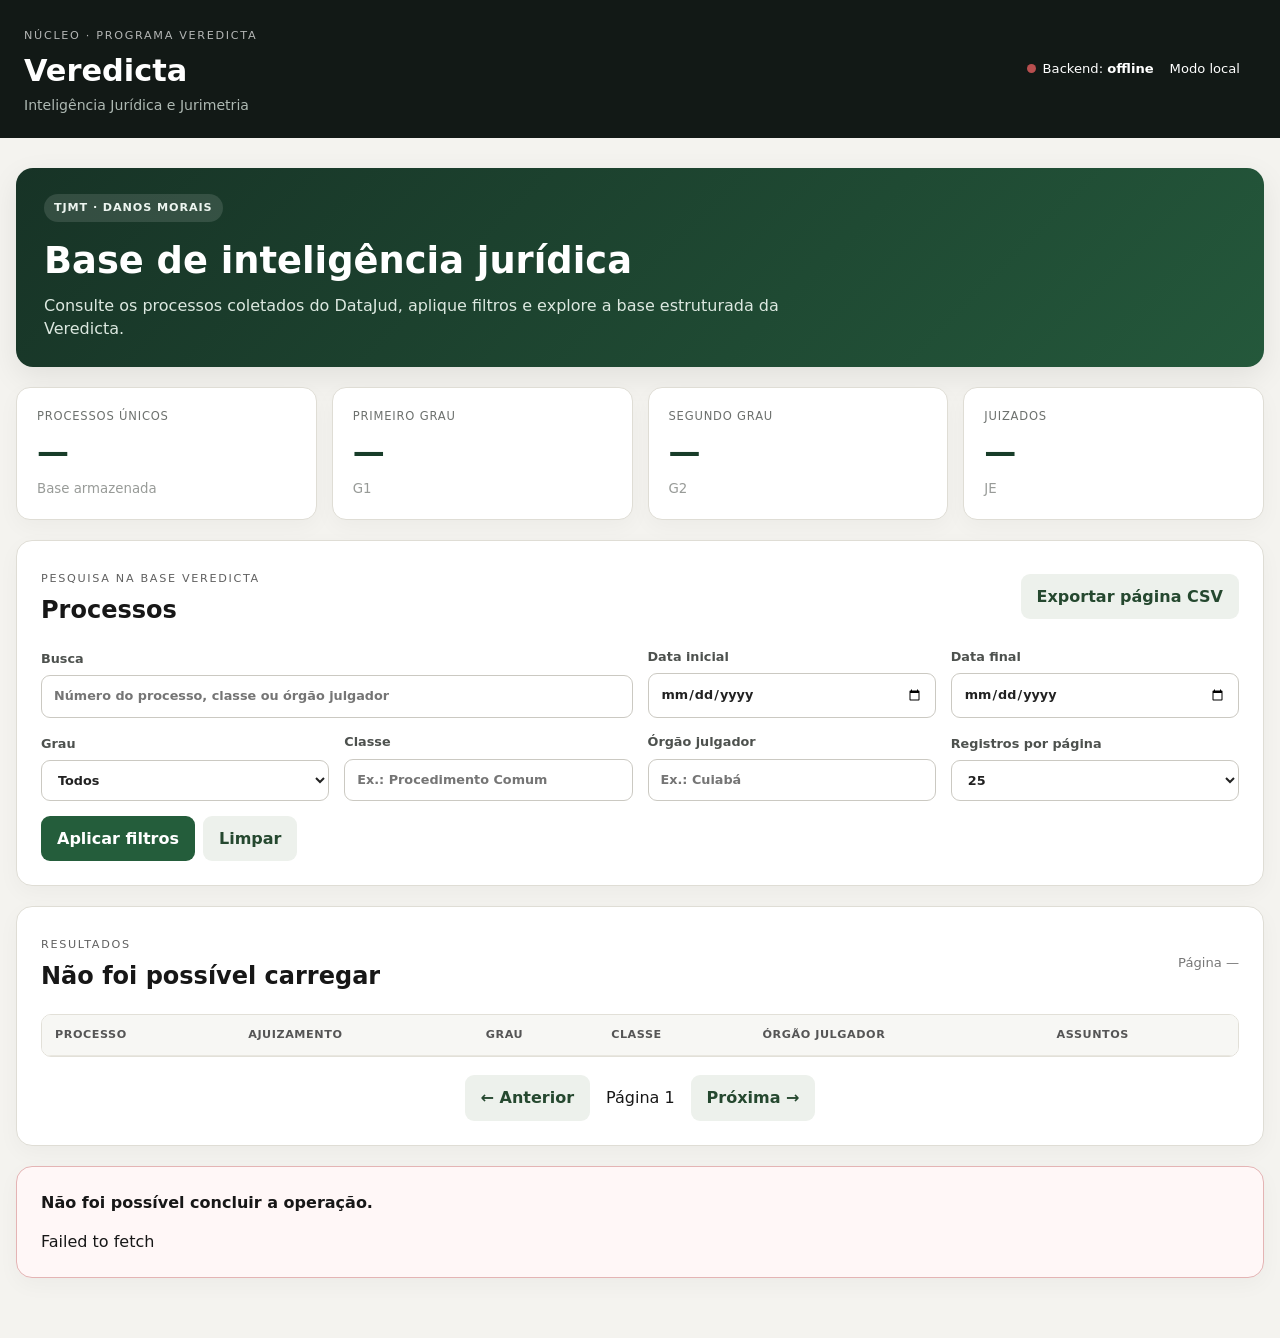
==== frontend/index.html @ 20c2d1ea "MVP inicial da Veredicta" ====
<!doctype html>
<html lang="pt-BR">
<head>
  <meta charset="utf-8" />
  <meta name="viewport" content="width=device-width, initial-scale=1" />
  <meta
    name="description"
    content="Veredicta — inteligência jurídica e jurimetria"
  />
  <title>Veredicta — Inteligência Jurídica</title>
  <link rel="stylesheet" href="./styles.css" />
</head>

<body>
  <header class="topbar">
    <div>
      <span class="eyebrow">NÚCLEO · PROGRAMA VEREDICTA</span>
      <h1>Veredicta</h1>
      <p class="topbar-subtitle">
        Inteligência Jurídica e Jurimetria
      </p>
    </div>

    <div class="auth-area">
      <div class="backend-indicator">
        <span class="status-dot" id="statusDot"></span>
        <span>
          Backend:
          <strong id="healthStatus">verificando...</strong>
        </span>
      </div>

      <span id="authStatus">Modo local</span>
      <div id="googleButton"></div>
    </div>
  </header>

  <main class="layout">

    <section class="hero">
      <div>
        <span class="badge">TJMT · DANOS MORAIS</span>

        <h2>Base de inteligência jurídica</h2>

        <p>
          Consulte os processos coletados do DataJud,
          aplique filtros e explore a base estruturada
          da Veredicta.
        </p>
      </div>
    </section>

    <section class="metrics-grid">

      <article class="metric-card">
        <span>Processos únicos</span>
        <strong id="metricTotal">—</strong>
        <small>Base armazenada</small>
      </article>

      <article class="metric-card">
        <span>Primeiro grau</span>
        <strong id="metricG1">—</strong>
        <small>G1</small>
      </article>

      <article class="metric-card">
        <span>Segundo grau</span>
        <strong id="metricG2">—</strong>
        <small>G2</small>
      </article>

      <article class="metric-card">
        <span>Juizados</span>
        <strong id="metricJE">—</strong>
        <small>JE</small>
      </article>

    </section>

    <section class="card">

      <div class="section-heading">
        <div>
          <span class="eyebrow">
            PESQUISA NA BASE VEREDICTA
          </span>

          <h2>Processos</h2>
        </div>

        <button
          class="secondary"
          id="downloadCsv"
          type="button"
        >
          Exportar página CSV
        </button>
      </div>

      <form id="filterForm" class="filter-form">

        <label class="wide">
          Busca
          <input
            id="search"
            type="text"
            placeholder="Número do processo, classe ou órgão julgador"
          />
        </label>

        <label>
          Data inicial
          <input id="dateFrom" type="date" />
        </label>

        <label>
          Data final
          <input id="dateTo" type="date" />
        </label>

        <label>
          Grau
          <select id="grau">
            <option value="">Todos</option>
            <option value="G1">G1</option>
            <option value="G2">G2</option>
            <option value="JE">JE</option>
          </select>
        </label>

        <label>
          Classe
          <input
            id="classe"
            type="text"
            placeholder="Ex.: Procedimento Comum"
          />
        </label>

        <label>
          Órgão julgador
          <input
            id="orgaoJulgador"
            type="text"
            placeholder="Ex.: Cuiabá"
          />
        </label>

        <label>
          Registros por página
          <select id="pageSize">
            <option value="10">10</option>
            <option value="25" selected>25</option>
            <option value="50">50</option>
            <option value="100">100</option>
          </select>
        </label>

        <div class="form-actions">
          <button type="submit" id="filterButton">
            Aplicar filtros
          </button>

          <button
            type="button"
            class="secondary"
            id="clearFilters"
          >
            Limpar
          </button>
        </div>

      </form>

    </section>

    <section class="card">

      <div class="section-heading">

        <div>
          <span class="eyebrow">RESULTADOS</span>

          <h2 id="resultsTitle">
            Carregando processos...
          </h2>
        </div>

        <div class="pagination-info">
          <span id="pageInfo">Página —</span>
        </div>

      </div>

      <div class="table-wrap">

        <table>

          <thead>
            <tr>
              <th>Processo</th>
              <th>Ajuizamento</th>
              <th>Grau</th>
              <th>Classe</th>
              <th>Órgão julgador</th>
              <th>Assuntos</th>
            </tr>
          </thead>

          <tbody id="resultsBody">
          </tbody>

        </table>

      </div>

      <div class="pagination">

        <button
          id="previousPage"
          class="secondary"
          type="button"
        >
          ← Anterior
        </button>

        <span id="paginationText">
          Página 1
        </span>

        <button
          id="nextPage"
          class="secondary"
          type="button"
        >
          Próxima →
        </button>

      </div>

    </section>

    <section
      class="card error-card"
      id="errorCard"
      hidden
    >
      <strong>
        Não foi possível concluir a operação.
      </strong>

      <p id="errorText"></p>
    </section>

  </main>

  <script src="./config.js"></script>
  <script src="./app.js"></script>
</body>
</html>
---- frontend/styles.css ----
:root {
  font-family: Inter, ui-sans-serif, system-ui, -apple-system, BlinkMacSystemFont, "Segoe UI", sans-serif;
  color: #171717;
  background: #f4f3ef;
  line-height: 1.45;
}

* { box-sizing: border-box; }
body { margin: 0; }
button, input, select { font: inherit; }
[hidden] { display: none !important; }

/* TOPO */
.topbar {
  min-height: 118px;
  padding: 22px max(24px, calc((100vw - 1280px) / 2));
  display: flex;
  justify-content: space-between;
  align-items: center;
  gap: 30px;
  background: #121916;
  color: #fff;
}

.topbar h1 { margin: 4px 0 0; font-size: 1.9rem; }
.topbar-subtitle { margin: 2px 0 0; color: #aeb9b3; font-size: .88rem; }
.eyebrow { font-size: .7rem; letter-spacing: .15em; text-transform: uppercase; opacity: .68; }

.auth-area,
.backend-indicator {
  display: flex;
  align-items: center;
}

.auth-area { gap: 16px; font-size: .82rem; }
.backend-indicator { gap: 7px; }

.status-dot {
  width: 9px;
  height: 9px;
  border-radius: 50%;
  background: #b84f4f;
}

.status-dot.online { background: #5db276; }

/* LAYOUT */
.layout {
  width: min(1280px, calc(100% - 32px));
  margin: 30px auto 60px;
  display: grid;
  gap: 20px;
}

/* HERO */
.hero {
  padding: 26px 28px;
  border-radius: 17px;
  background: linear-gradient(135deg, #173326, #24583b);
  color: #fff;
  box-shadow: 0 10px 30px rgba(0, 0, 0, .08);
}

.hero h2 { margin: 12px 0 7px; font-size: clamp(1.5rem, 3vw, 2.3rem); }
.hero p { max-width: 760px; margin: 0; color: #dce8e0; }

.badge {
  display: inline-flex;
  padding: 6px 10px;
  border-radius: 999px;
  background: rgba(255, 255, 255, .12);
  color: #edf5f0;
  font-size: .7rem;
  font-weight: 750;
  letter-spacing: .08em;
}

/* MÉTRICAS */
.metrics-grid,
.process-summary-grid {
  display: grid;
  grid-template-columns: repeat(4, 1fr);
  gap: 15px;
}

.metric-card {
  padding: 20px;
  background: #fff;
  border: 1px solid #dfddd5;
  border-radius: 14px;
  box-shadow: 0 7px 22px rgba(0, 0, 0, .035);
}

.metric-card span {
  display: block;
  color: #6d716e;
  font-size: .72rem;
  text-transform: uppercase;
  letter-spacing: .07em;
}

.metric-card strong { display: block; margin-top: 5px; font-size: 2rem; color: #183d29; }
.metric-card small { color: #989b98; }
.detail-value { font-size: 1.25rem !important; }

/* CARDS E CABEÇALHOS */
.card {
  padding: 24px;
  background: #fff;
  border: 1px solid #dfddd5;
  border-radius: 16px;
  box-shadow: 0 7px 22px rgba(0, 0, 0, .035);
}

.section-heading {
  display: flex;
  justify-content: space-between;
  align-items: center;
  gap: 20px;
  margin-bottom: 20px;
}

.section-heading h2 { margin: 5px 0 0; }

/* FILTROS */
.filter-form {
  display: grid;
  grid-template-columns: repeat(4, 1fr);
  gap: 15px;
  align-items: end;
}

.filter-form label {
  display: grid;
  gap: 7px;
  color: #4d514e;
  font-size: .8rem;
  font-weight: 650;
}

.filter-form .wide { grid-column: span 2; }

input,
select {
  width: 100%;
  padding: 11px 12px;
  border: 1px solid #cbc9c2;
  border-radius: 9px;
  background: #fff;
  color: #222;
}

input:focus,
select:focus {
  outline: 2px solid #a9bba9;
  outline-offset: 1px;
}

.form-actions { display: flex; gap: 8px; }

/* BOTÕES */
button {
  padding: 11px 16px;
  border: 0;
  border-radius: 9px;
  background: #245d3b;
  color: #fff;
  cursor: pointer;
  font-weight: 750;
}

button:hover { filter: brightness(.95); }
button:disabled { opacity: .45; cursor: default; }
button.secondary { background: #edf1ec; color: #25482f; }

/* TABELA */
.table-wrap {
  overflow: auto;
  border: 1px solid #e2e0d8;
  border-radius: 10px;
}

table { width: 100%; min-width: 1100px; border-collapse: collapse; }

th,
td {
  padding: 12px 13px;
  border-bottom: 1px solid #e9e7e0;
  text-align: left;
  vertical-align: top;
  font-size: .8rem;
}

th {
  position: sticky;
  top: 0;
  z-index: 1;
  background: #f7f7f4;
  color: #555;
  font-size: .7rem;
  text-transform: uppercase;
  letter-spacing: .05em;
}

tr:last-child td { border-bottom: 0; }
tbody tr:hover { background: #fafbf9; }

.process-number { color: #245d3b; font-weight: 700; white-space: nowrap; }

.process-link,
.back-link {
  color: #245d3b;
  text-decoration: none;
  font-weight: 700;
}

.process-link { font-weight: 750; }
.back-link { font-size: .88rem; }
.process-link:hover,
.back-link:hover { text-decoration: underline; }

.grade-badge {
  display: inline-flex;
  min-width: 34px;
  justify-content: center;
  padding: 3px 7px;
  border-radius: 6px;
  background: #edf2ed;
  color: #28523a;
  font-size: .72rem;
  font-weight: 750;
}

.empty-row { padding: 35px; color: #777; text-align: center; }

/* PAGINAÇÃO */
.pagination {
  display: flex;
  justify-content: center;
  align-items: center;
  gap: 16px;
  margin-top: 18px;
}

.pagination-info { color: #777; font-size: .82rem; }

/* ERROS */
.error-card { border-color: #e4b4b4; background: #fff7f7; }
.error-card p { margin-bottom: 0; }

/* PROCESSO */
.process-navigation { display: flex; align-items: center; }

.detail-grid {
  display: grid;
  grid-template-columns: repeat(2, 1fr);
  gap: 20px;
}

.detail-field,
.party-box {
  padding: 18px;
  border: 1px solid #e3e3dd;
  border-radius: 10px;
  background: #f7f7f4;
}

.detail-field span,
.detail-label {
  display: block;
  margin-bottom: 6px;
  color: #777;
  font-size: .72rem;
  text-transform: uppercase;
  letter-spacing: .06em;
}

.detail-field strong { font-size: .95rem; }
.detail-section {
  margin-top: 28px;
}

.detail-section:last-child {
  margin-bottom: 4px;
}

.subject-list { display: flex; flex-wrap: wrap; gap: 8px; }

.subject-chip {
  display: inline-flex;
  flex-direction: column;
  padding: 8px 11px;
  border-radius: 8px;
  background: #edf2ed;
  color: #275139;
  font-size: .78rem;
  font-weight: 650;
}

.subject-chip small { margin-top: 2px; opacity: .65; font-size: .65rem; }

.coming-badge {
  padding: 6px 9px;
  border-radius: 999px;
  background: #f0eee4;
  color: #716b4d;
  font-size: .68rem;
  font-weight: 700;
}

/* IA */
.ai-placeholder,
.ai-empty-state,
.ai-loading {
  display: flex;
  justify-content: space-between;
  align-items: center;
  gap: 30px;
  padding: 22px;
  border-radius: 12px;
  background: linear-gradient(135deg, #f5f7f4, #edf3ee);
}

.ai-placeholder p { max-width: 800px; margin: 6px 0 0; color: #626763; }
.ai-empty-state p,
.ai-loading p { margin: 5px 0 0; color: #666; }

.analysis-grid {
  display: grid;
  grid-template-columns: repeat(3, 1fr);
  gap: 12px;
}

.analysis-item {
  padding: 16px;
  border: 1px solid #e4e5df;
  border-radius: 10px;
  background: #f6f7f4;
}

.analysis-item span {
  display: block;
  margin-bottom: 5px;
  color: #777;
  font-size: .68rem;
  text-transform: uppercase;
  letter-spacing: .05em;
}

.analysis-item strong { color: #234c34; font-size: .95rem; text-transform: capitalize; }

.analysis-text {
  margin-top: 24px;
  padding: 20px;
  border-left: 3px solid #326d49;
  background: #fafbf9;
}

.analysis-text p { margin: 8px 0 0; line-height: 1.65; }

.analysis-columns {
  display: grid;
  grid-template-columns: 1fr 1fr;
  gap: 30px;
  margin-top: 25px;
}

.analysis-list { margin: 8px 0 0; padding-left: 20px; color: #505550; }
.analysis-list li { margin-bottom: 7px; }

.analysis-footer {
  display: flex;
  justify-content: space-between;
  align-items: center;
  gap: 20px;
  margin-top: 25px;
  padding-top: 18px;
  border-top: 1px solid #e3e3dd;
  color: #888;
  font-size: .75rem;
}

/* PARTES */
.parties-grid {
  display: grid;
  grid-template-columns: repeat(2, 1fr);
  gap: 20px;

  margin-top: 10px;
  margin-bottom: 8px;
}

.party-box > strong {
  display: block;
  margin-bottom: 12px;
  color: #31533d;
  font-size: .78rem;
  text-transform: uppercase;
  letter-spacing: .04em;
}

.party-item {
  display: grid;
  gap: 2px;
  padding: 8px 0;
  border-bottom: 1px solid #e4e4de;
}

.party-item:last-child { border-bottom: 0; }
.party-item strong { font-size: .86rem; }
.party-item small { color: #777; }
.party-empty { color: #999; font-size: .82rem; }

/* TIMELINE */
.timeline { display: grid; }

.timeline-item {
  position: relative;
  display: grid;
  grid-template-columns: 22px 1fr;
  gap: 10px;
}

.timeline-item:not(:last-child)::before {
  content: "";
  position: absolute;
  left: 6px;
  top: 20px;
  bottom: -5px;
  width: 1px;
  background: #d7ddd8;
}

.timeline-dot {
  width: 13px;
  height: 13px;
  margin-top: 5px;
  border-radius: 50%;
  background: #3b7651;
  z-index: 1;
}

.timeline-content { display: grid; gap: 3px; padding-bottom: 22px; }
.timeline-content strong { font-size: .88rem; }
.timeline-content small { color: #858985; }
.timeline-date { color: #6b746e; font-size: .72rem; }

/* RESPONSIVO */
@media (max-width: 950px) {
  .metrics-grid,
  .filter-form { grid-template-columns: repeat(2, 1fr); }
}

@media (max-width: 850px) {
  .process-summary-grid,
  .analysis-grid { grid-template-columns: repeat(2, 1fr); }

  .detail-grid,
  .analysis-columns { grid-template-columns: 1fr; }

  .ai-placeholder {
    align-items: flex-start;
    flex-direction: column;
  }
}

@media (max-width: 650px) {
  .topbar { flex-direction: column; align-items: flex-start; }
  .auth-area { flex-wrap: wrap; }
  .metrics-grid,
  .filter-form,
  .parties-grid { grid-template-columns: 1fr; }
  .filter-form .wide { grid-column: auto; }
  .section-heading { flex-direction: column; align-items: flex-start; }
  .form-actions { width: 100%; }
  .form-actions button { flex: 1; }
}

@media (max-width: 520px) {
  .process-summary-grid,
  .analysis-grid { grid-template-columns: 1fr; }

  .ai-empty-state,
  .ai-loading {
    align-items: flex-start;
    flex-direction: column;
  }
}
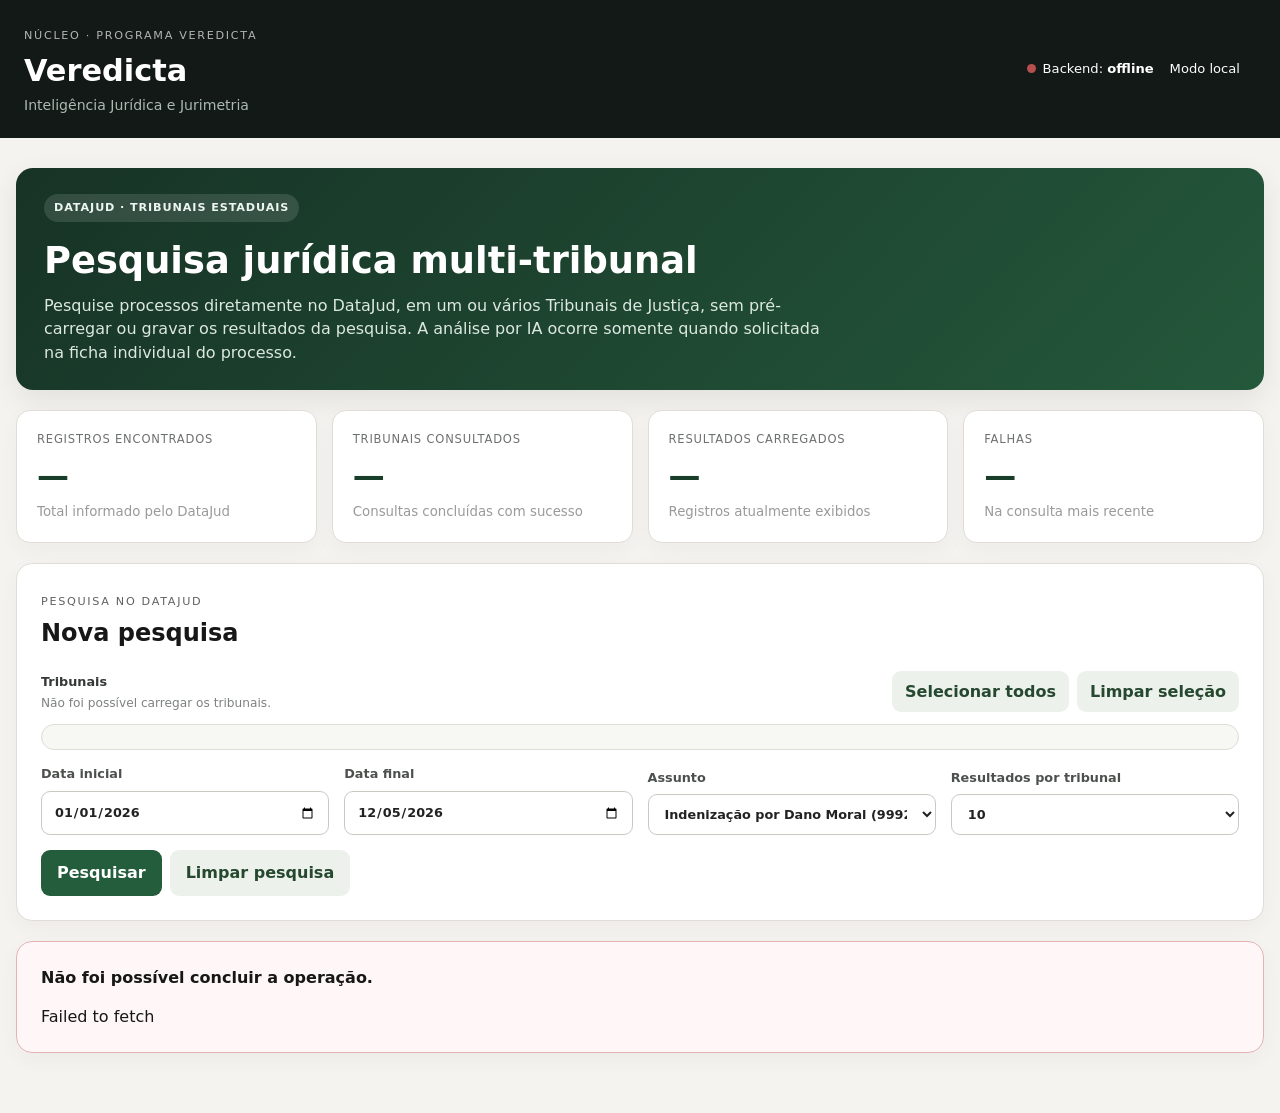
==== commit a9a3876e: "Finaliza arquitetura multi-TJ sob demanda" ====
--- a/frontend/index.html
+++ b/frontend/index.html
@@ -39,14 +39,15 @@
 
     <section class="hero">
       <div>
-        <span class="badge">TJMT · DANOS MORAIS</span>
-
-        <h2>Base de inteligência jurídica</h2>
+        <span class="badge">DATAJUD · TRIBUNAIS ESTADUAIS</span>
+
+        <h2>Pesquisa jurídica multi-tribunal</h2>
 
         <p>
-          Consulte os processos coletados do DataJud,
-          aplique filtros e explore a base estruturada
-          da Veredicta.
+          Pesquise processos diretamente no DataJud, em um ou vários
+          Tribunais de Justiça, sem pré-carregar ou gravar os resultados
+          da pesquisa. A análise por IA ocorre somente quando solicitada
+          na ficha individual do processo.
         </p>
       </div>
     </section>
@@ -54,27 +55,27 @@
     <section class="metrics-grid">
 
       <article class="metric-card">
-        <span>Processos únicos</span>
+        <span>Registros encontrados</span>
         <strong id="metricTotal">—</strong>
-        <small>Base armazenada</small>
-      </article>
-
-      <article class="metric-card">
-        <span>Primeiro grau</span>
-        <strong id="metricG1">—</strong>
-        <small>G1</small>
-      </article>
-
-      <article class="metric-card">
-        <span>Segundo grau</span>
-        <strong id="metricG2">—</strong>
-        <small>G2</small>
-      </article>
-
-      <article class="metric-card">
-        <span>Juizados</span>
-        <strong id="metricJE">—</strong>
-        <small>JE</small>
+        <small>Total informado pelo DataJud</small>
+      </article>
+
+      <article class="metric-card">
+        <span>Tribunais consultados</span>
+        <strong id="metricTribunals">—</strong>
+        <small>Consultas concluídas com sucesso</small>
+      </article>
+
+      <article class="metric-card">
+        <span>Resultados carregados</span>
+        <strong id="metricLoaded">—</strong>
+        <small>Registros atualmente exibidos</small>
+      </article>
+
+      <article class="metric-card">
+        <span>Falhas</span>
+        <strong id="metricErrors">—</strong>
+        <small>Na consulta mais recente</small>
       </article>
 
     </section>
@@ -83,124 +84,158 @@
 
       <div class="section-heading">
         <div>
-          <span class="eyebrow">
-            PESQUISA NA BASE VEREDICTA
-          </span>
-
-          <h2>Processos</h2>
+          <span class="eyebrow">PESQUISA NO DATAJUD</span>
+          <h2>Nova pesquisa</h2>
+        </div>
+      </div>
+
+      <form id="searchForm" class="filter-form">
+
+        <div class="wide">
+          <div class="section-heading tribunal-heading">
+            <div>
+              <label>Tribunais</label>
+              <small id="tribunalSelectionInfo">
+                Carregando tribunais...
+              </small>
+            </div>
+
+            <div class="form-actions compact-actions">
+              <button
+                type="button"
+                class="secondary"
+                id="selectAllTribunals"
+              >
+                Selecionar todos
+              </button>
+
+              <button
+                type="button"
+                class="secondary"
+                id="clearTribunals"
+              >
+                Limpar seleção
+              </button>
+            </div>
+          </div>
+
+          <div
+            id="tribunalList"
+            class="tribunal-grid"
+            aria-live="polite"
+          ></div>
+        </div>
+
+        <label>
+          Data inicial
+          <input
+            id="dateFrom"
+            type="date"
+            required
+          />
+        </label>
+
+        <label>
+          Data final
+          <input
+            id="dateTo"
+            type="date"
+            required
+          />
+        </label>
+
+        <label>
+          Assunto
+          <select id="subjectCode">
+            <option value="9992" selected>
+              Indenização por Dano Moral (9992)
+            </option>
+          </select>
+        </label>
+
+        <label>
+          Resultados por tribunal
+          <select id="pageSizePerTribunal">
+            <option value="5">5</option>
+            <option value="10" selected>10</option>
+            <option value="20">20</option>
+            <option value="50">50</option>
+          </select>
+        </label>
+
+        <div class="form-actions wide">
+          <button
+            type="submit"
+            id="searchButton"
+          >
+            Pesquisar
+          </button>
+
+          <button
+            type="button"
+            class="secondary"
+            id="clearSearch"
+          >
+            Limpar pesquisa
+          </button>
+        </div>
+
+      </form>
+
+    </section>
+
+    <section
+      class="card error-card"
+      id="errorCard"
+      hidden
+    >
+      <strong>Não foi possível concluir a operação.</strong>
+      <p id="errorText"></p>
+    </section>
+
+    <section
+      class="card error-card"
+      id="partialErrorCard"
+      hidden
+    >
+      <strong>Alguns tribunais apresentaram falha.</strong>
+      <div id="partialErrorText"></div>
+    </section>
+
+    <section
+      class="card"
+      id="resultsCard"
+      hidden
+    >
+
+      <div class="section-heading">
+        <div>
+          <span class="eyebrow">RESULTADOS</span>
+          <h2 id="resultsTitle">Resultados da pesquisa</h2>
+          <p id="resultsSubtitle"></p>
         </div>
 
         <button
           class="secondary"
           id="downloadCsv"
           type="button"
+          disabled
         >
-          Exportar página CSV
+          Exportar resultados carregados
         </button>
       </div>
 
-      <form id="filterForm" class="filter-form">
-
-        <label class="wide">
-          Busca
-          <input
-            id="search"
-            type="text"
-            placeholder="Número do processo, classe ou órgão julgador"
-          />
-        </label>
-
-        <label>
-          Data inicial
-          <input id="dateFrom" type="date" />
-        </label>
-
-        <label>
-          Data final
-          <input id="dateTo" type="date" />
-        </label>
-
-        <label>
-          Grau
-          <select id="grau">
-            <option value="">Todos</option>
-            <option value="G1">G1</option>
-            <option value="G2">G2</option>
-            <option value="JE">JE</option>
-          </select>
-        </label>
-
-        <label>
-          Classe
-          <input
-            id="classe"
-            type="text"
-            placeholder="Ex.: Procedimento Comum"
-          />
-        </label>
-
-        <label>
-          Órgão julgador
-          <input
-            id="orgaoJulgador"
-            type="text"
-            placeholder="Ex.: Cuiabá"
-          />
-        </label>
-
-        <label>
-          Registros por página
-          <select id="pageSize">
-            <option value="10">10</option>
-            <option value="25" selected>25</option>
-            <option value="50">50</option>
-            <option value="100">100</option>
-          </select>
-        </label>
-
-        <div class="form-actions">
-          <button type="submit" id="filterButton">
-            Aplicar filtros
-          </button>
-
-          <button
-            type="button"
-            class="secondary"
-            id="clearFilters"
-          >
-            Limpar
-          </button>
-        </div>
-
-      </form>
-
-    </section>
-
-    <section class="card">
-
-      <div class="section-heading">
-
-        <div>
-          <span class="eyebrow">RESULTADOS</span>
-
-          <h2 id="resultsTitle">
-            Carregando processos...
-          </h2>
-        </div>
-
-        <div class="pagination-info">
-          <span id="pageInfo">Página —</span>
-        </div>
-
-      </div>
+      <div
+        id="tribunalSummary"
+        class="tribunal-summary"
+      ></div>
 
       <div class="table-wrap">
-
         <table>
-
           <thead>
             <tr>
               <th>Processo</th>
+              <th>Tribunal</th>
               <th>Ajuizamento</th>
               <th>Grau</th>
               <th>Classe</th>
@@ -209,49 +244,25 @@
             </tr>
           </thead>
 
-          <tbody id="resultsBody">
-          </tbody>
-
+          <tbody id="resultsBody"></tbody>
         </table>
-
       </div>
 
       <div class="pagination">
+        <span id="loadMoreInfo">
+          Os resultados são carregados sob demanda.
+        </span>
 
         <button
-          id="previousPage"
+          id="loadMore"
           class="secondary"
           type="button"
+          hidden
         >
-          ← Anterior
+          Carregar mais
         </button>
-
-        <span id="paginationText">
-          Página 1
-        </span>
-
-        <button
-          id="nextPage"
-          class="secondary"
-          type="button"
-        >
-          Próxima →
-        </button>
-
-      </div>
-
-    </section>
-
-    <section
-      class="card error-card"
-      id="errorCard"
-      hidden
-    >
-      <strong>
-        Não foi possível concluir a operação.
-      </strong>
-
-      <p id="errorText"></p>
+      </div>
+
     </section>
 
   </main>
@@ -259,4 +270,4 @@
   <script src="./config.js"></script>
   <script src="./app.js"></script>
 </body>
-</html>+</html>
--- a/frontend/styles.css
+++ b/frontend/styles.css
@@ -6,11 +6,27 @@
 }
 
 * { box-sizing: border-box; }
-body { margin: 0; }
-button, input, select { font: inherit; }
-[hidden] { display: none !important; }
-
-/* TOPO */
+
+body {
+  margin: 0;
+  background: #f4f3ef;
+}
+
+button,
+input,
+select {
+  font: inherit;
+}
+
+[hidden] {
+  display: none !important;
+}
+
+
+/* =========================================================
+   TOPO
+   ========================================================= */
+
 .topbar {
   min-height: 118px;
   padding: 22px max(24px, calc((100vw - 1280px) / 2));
@@ -22,9 +38,23 @@
   color: #fff;
 }
 
-.topbar h1 { margin: 4px 0 0; font-size: 1.9rem; }
-.topbar-subtitle { margin: 2px 0 0; color: #aeb9b3; font-size: .88rem; }
-.eyebrow { font-size: .7rem; letter-spacing: .15em; text-transform: uppercase; opacity: .68; }
+.topbar h1 {
+  margin: 4px 0 0;
+  font-size: 1.9rem;
+}
+
+.topbar-subtitle {
+  margin: 2px 0 0;
+  color: #aeb9b3;
+  font-size: .88rem;
+}
+
+.eyebrow {
+  font-size: .7rem;
+  letter-spacing: .15em;
+  text-transform: uppercase;
+  opacity: .68;
+}
 
 .auth-area,
 .backend-indicator {
@@ -32,8 +62,14 @@
   align-items: center;
 }
 
-.auth-area { gap: 16px; font-size: .82rem; }
-.backend-indicator { gap: 7px; }
+.auth-area {
+  gap: 16px;
+  font-size: .82rem;
+}
+
+.backend-indicator {
+  gap: 7px;
+}
 
 .status-dot {
   width: 9px;
@@ -42,9 +78,15 @@
   background: #b84f4f;
 }
 
-.status-dot.online { background: #5db276; }
-
-/* LAYOUT */
+.status-dot.online {
+  background: #5db276;
+}
+
+
+/* =========================================================
+   LAYOUT
+   ========================================================= */
+
 .layout {
   width: min(1280px, calc(100% - 32px));
   margin: 30px auto 60px;
@@ -52,7 +94,11 @@
   gap: 20px;
 }
 
-/* HERO */
+
+/* =========================================================
+   HERO
+   ========================================================= */
+
 .hero {
   padding: 26px 28px;
   border-radius: 17px;
@@ -61,8 +107,49 @@
   box-shadow: 0 10px 30px rgba(0, 0, 0, .08);
 }
 
-.hero h2 { margin: 12px 0 7px; font-size: clamp(1.5rem, 3vw, 2.3rem); }
-.hero p { max-width: 760px; margin: 0; color: #dce8e0; }
+.hero h2 {
+  margin: 12px 0 7px;
+  font-size: clamp(1.5rem, 3vw, 2.3rem);
+}
+
+.hero p {
+  max-width: 800px;
+  margin: 0;
+  color: #dce8e0;
+}
+
+.process-hero {
+  display: flex;
+  align-items: center;
+  justify-content: space-between;
+  gap: 30px;
+}
+
+.source-pill {
+  flex: 0 0 auto;
+  min-width: 145px;
+  padding: 13px 15px;
+  border: 1px solid rgba(255, 255, 255, .17);
+  border-radius: 12px;
+  background: rgba(255, 255, 255, .08);
+}
+
+.source-pill span,
+.source-pill strong {
+  display: block;
+}
+
+.source-pill span {
+  margin-bottom: 2px;
+  color: #cddcd2;
+  font-size: .67rem;
+  text-transform: uppercase;
+  letter-spacing: .08em;
+}
+
+.source-pill strong {
+  font-size: .86rem;
+}
 
 .badge {
   display: inline-flex;
@@ -75,7 +162,11 @@
   letter-spacing: .08em;
 }
 
-/* MÉTRICAS */
+
+/* =========================================================
+   MÉTRICAS
+   ========================================================= */
+
 .metrics-grid,
 .process-summary-grid {
   display: grid;
@@ -99,11 +190,26 @@
   letter-spacing: .07em;
 }
 
-.metric-card strong { display: block; margin-top: 5px; font-size: 2rem; color: #183d29; }
-.metric-card small { color: #989b98; }
-.detail-value { font-size: 1.25rem !important; }
-
-/* CARDS E CABEÇALHOS */
+.metric-card strong {
+  display: block;
+  margin-top: 5px;
+  font-size: 2rem;
+  color: #183d29;
+}
+
+.metric-card small {
+  color: #989b98;
+}
+
+.detail-value {
+  font-size: 1.25rem !important;
+}
+
+
+/* =========================================================
+   CARDS E CABEÇALHOS
+   ========================================================= */
+
 .card {
   padding: 24px;
   background: #fff;
@@ -120,12 +226,24 @@
   margin-bottom: 20px;
 }
 
-.section-heading h2 { margin: 5px 0 0; }
-
-/* FILTROS */
+.section-heading h2 {
+  margin: 5px 0 0;
+}
+
+.section-description {
+  margin: 6px 0 0;
+  color: #7c817d;
+  font-size: .78rem;
+}
+
+
+/* =========================================================
+   FORMULÁRIO DE PESQUISA
+   ========================================================= */
+
 .filter-form {
   display: grid;
-  grid-template-columns: repeat(4, 1fr);
+  grid-template-columns: repeat(4, minmax(0, 1fr));
   gap: 15px;
   align-items: end;
 }
@@ -138,7 +256,14 @@
   font-weight: 650;
 }
 
-.filter-form .wide { grid-column: span 2; }
+/*
+  No novo dashboard, as áreas marcadas como .wide
+  ocupam a largura inteira. Isso deixa a seleção dos
+  27 tribunais separada dos demais filtros.
+*/
+.filter-form > .wide {
+  grid-column: 1 / -1;
+}
 
 input,
 select {
@@ -156,9 +281,146 @@
   outline-offset: 1px;
 }
 
-.form-actions { display: flex; gap: 8px; }
-
-/* BOTÕES */
+.form-actions {
+  display: flex;
+  gap: 8px;
+}
+
+.compact-actions {
+  flex-wrap: wrap;
+}
+
+.compact-actions button {
+  padding: 9px 13px;
+}
+
+
+/* =========================================================
+   SELETOR DE TRIBUNAIS
+   ========================================================= */
+
+.tribunal-heading {
+  margin-bottom: 12px;
+  align-items: flex-end;
+}
+
+.tribunal-heading label {
+  display: block;
+  margin: 0 0 3px;
+  color: #343936;
+  font-size: .8rem;
+  font-weight: 750;
+}
+
+.tribunal-heading small {
+  display: block;
+  color: #7d827e;
+  font-size: .76rem;
+}
+
+.tribunal-grid {
+  max-height: 310px;
+  padding: 12px;
+  display: grid;
+  grid-template-columns: repeat(4, minmax(0, 1fr));
+  gap: 9px;
+  overflow-y: auto;
+  overscroll-behavior: contain;
+  border: 1px solid #deddd6;
+  border-radius: 13px;
+  background: #f7f7f4;
+  scrollbar-width: thin;
+}
+
+.tribunal-option {
+  position: relative;
+  min-width: 0;
+  display: flex !important;
+  align-items: stretch;
+  gap: 0 !important;
+  cursor: pointer;
+}
+
+.tribunal-option input {
+  position: absolute;
+  top: 12px;
+  left: 12px;
+  z-index: 2;
+  width: 16px;
+  height: 16px;
+  margin: 0;
+  padding: 0;
+  accent-color: #245d3b;
+}
+
+.tribunal-option > span {
+  width: 100%;
+  min-height: 62px;
+  padding: 10px 10px 10px 36px;
+  display: flex;
+  flex-direction: column;
+  justify-content: center;
+  border: 1px solid #deddd6;
+  border-radius: 10px;
+  background: #fff;
+  transition:
+    border-color .15s ease,
+    background .15s ease,
+    box-shadow .15s ease,
+    transform .15s ease;
+}
+
+.tribunal-option:hover > span {
+  border-color: #aebdaf;
+  box-shadow: 0 4px 12px rgba(25, 53, 36, .06);
+  transform: translateY(-1px);
+}
+
+.tribunal-option input:checked + span {
+  border-color: #5c8468;
+  background: #eaf2ec;
+  box-shadow: inset 0 0 0 1px rgba(36, 93, 59, .05);
+}
+
+.tribunal-option strong {
+  color: #244b33;
+  font-size: .79rem;
+  line-height: 1.15;
+}
+
+.tribunal-option small {
+  margin-top: 3px;
+  display: -webkit-box;
+  overflow: hidden;
+  color: #7d817e;
+  font-size: .65rem;
+  font-weight: 500;
+  line-height: 1.2;
+  -webkit-line-clamp: 2;
+  -webkit-box-orient: vertical;
+}
+
+.tribunal-summary {
+  margin-bottom: 18px;
+  display: grid;
+  grid-template-columns: repeat(4, minmax(0, 1fr));
+  gap: 10px;
+}
+
+.tribunal-summary-card {
+  padding: 14px 16px;
+  box-shadow: none;
+}
+
+.tribunal-summary-card strong {
+  font-size: 1.35rem;
+}
+
+
+/* =========================================================
+   BOTÕES
+   ========================================================= */
+
 button {
   padding: 11px 16px;
   border: 0;
@@ -169,18 +431,36 @@
   font-weight: 750;
 }
 
-button:hover { filter: brightness(.95); }
-button:disabled { opacity: .45; cursor: default; }
-button.secondary { background: #edf1ec; color: #25482f; }
-
-/* TABELA */
+button:hover {
+  filter: brightness(.96);
+}
+
+button:disabled {
+  opacity: .45;
+  cursor: default;
+}
+
+button.secondary {
+  background: #edf1ec;
+  color: #25482f;
+}
+
+
+/* =========================================================
+   TABELA
+   ========================================================= */
+
 .table-wrap {
   overflow: auto;
   border: 1px solid #e2e0d8;
   border-radius: 10px;
 }
 
-table { width: 100%; min-width: 1100px; border-collapse: collapse; }
+table {
+  width: 100%;
+  min-width: 1100px;
+  border-collapse: collapse;
+}
 
 th,
 td {
@@ -202,10 +482,19 @@
   letter-spacing: .05em;
 }
 
-tr:last-child td { border-bottom: 0; }
-tbody tr:hover { background: #fafbf9; }
-
-.process-number { color: #245d3b; font-weight: 700; white-space: nowrap; }
+tr:last-child td {
+  border-bottom: 0;
+}
+
+tbody tr:hover {
+  background: #fafbf9;
+}
+
+.process-number {
+  color: #245d3b;
+  font-weight: 700;
+  white-space: nowrap;
+}
 
 .process-link,
 .back-link {
@@ -214,10 +503,18 @@
   font-weight: 700;
 }
 
-.process-link { font-weight: 750; }
-.back-link { font-size: .88rem; }
+.process-link {
+  font-weight: 750;
+}
+
+.back-link {
+  font-size: .88rem;
+}
+
 .process-link:hover,
-.back-link:hover { text-decoration: underline; }
+.back-link:hover {
+  text-decoration: underline;
+}
 
 .grade-badge {
   display: inline-flex;
@@ -231,29 +528,59 @@
   font-weight: 750;
 }
 
-.empty-row { padding: 35px; color: #777; text-align: center; }
-
-/* PAGINAÇÃO */
+.empty-row {
+  padding: 35px;
+  color: #777;
+  text-align: center;
+}
+
+
+/* =========================================================
+   PAGINAÇÃO / CARREGAR MAIS
+   ========================================================= */
+
 .pagination {
   display: flex;
   justify-content: center;
   align-items: center;
   gap: 16px;
   margin-top: 18px;
-}
-
-.pagination-info { color: #777; font-size: .82rem; }
-
-/* ERROS */
-.error-card { border-color: #e4b4b4; background: #fff7f7; }
-.error-card p { margin-bottom: 0; }
-
-/* PROCESSO */
-.process-navigation { display: flex; align-items: center; }
+  color: #777;
+  font-size: .82rem;
+}
+
+.pagination-info {
+  color: #777;
+  font-size: .82rem;
+}
+
+
+/* =========================================================
+   ERROS
+   ========================================================= */
+
+.error-card {
+  border-color: #e4b4b4;
+  background: #fff7f7;
+}
+
+.error-card p {
+  margin-bottom: 0;
+}
+
+
+/* =========================================================
+   PROCESSO
+   ========================================================= */
+
+.process-navigation {
+  display: flex;
+  align-items: center;
+}
 
 .detail-grid {
   display: grid;
-  grid-template-columns: repeat(2, 1fr);
+  grid-template-columns: repeat(2, minmax(0, 1fr));
   gap: 20px;
 }
 
@@ -275,7 +602,10 @@
   letter-spacing: .06em;
 }
 
-.detail-field strong { font-size: .95rem; }
+.detail-field strong {
+  font-size: .95rem;
+}
+
 .detail-section {
   margin-top: 28px;
 }
@@ -284,7 +614,22 @@
   margin-bottom: 4px;
 }
 
-.subject-list { display: flex; flex-wrap: wrap; gap: 8px; }
+.muted-note {
+  margin: 10px 0 0;
+  color: #8a8e8b;
+  font-size: .74rem;
+}
+
+
+/* =========================================================
+   ASSUNTOS
+   ========================================================= */
+
+.subject-list {
+  display: flex;
+  flex-wrap: wrap;
+  gap: 8px;
+}
 
 .subject-chip {
   display: inline-flex;
@@ -297,7 +642,21 @@
   font-weight: 650;
 }
 
-.subject-chip small { margin-top: 2px; opacity: .65; font-size: .65rem; }
+.subject-chip small {
+  margin-top: 2px;
+  opacity: .65;
+  font-size: .65rem;
+}
+
+.muted-chip {
+  background: #f1f1ee;
+  color: #777;
+}
+
+
+/* =========================================================
+   STATUS
+   ========================================================= */
 
 .coming-badge {
   padding: 6px 9px;
@@ -308,8 +667,11 @@
   font-weight: 700;
 }
 
-/* IA */
-.ai-placeholder,
+
+/* =========================================================
+   IA
+   ========================================================= */
+
 .ai-empty-state,
 .ai-loading {
   display: flex;
@@ -317,17 +679,30 @@
   align-items: center;
   gap: 30px;
   padding: 22px;
+  border: 1px solid #e1e6e0;
   border-radius: 12px;
   background: linear-gradient(135deg, #f5f7f4, #edf3ee);
 }
 
-.ai-placeholder p { max-width: 800px; margin: 6px 0 0; color: #626763; }
 .ai-empty-state p,
-.ai-loading p { margin: 5px 0 0; color: #666; }
+.ai-loading p {
+  max-width: 820px;
+  margin: 5px 0 0;
+  color: #666;
+}
+
+.loading-dot {
+  flex: 0 0 auto;
+  width: 13px;
+  height: 13px;
+  border-radius: 50%;
+  background: #3f7652;
+  box-shadow: 0 0 0 7px rgba(63, 118, 82, .10);
+}
 
 .analysis-grid {
   display: grid;
-  grid-template-columns: repeat(3, 1fr);
+  grid-template-columns: repeat(3, minmax(0, 1fr));
   gap: 12px;
 }
 
@@ -347,7 +722,10 @@
   letter-spacing: .05em;
 }
 
-.analysis-item strong { color: #234c34; font-size: .95rem; text-transform: capitalize; }
+.analysis-item strong {
+  color: #234c34;
+  font-size: .95rem;
+}
 
 .analysis-text {
   margin-top: 24px;
@@ -356,17 +734,34 @@
   background: #fafbf9;
 }
 
-.analysis-text p { margin: 8px 0 0; line-height: 1.65; }
+.analysis-text p {
+  margin: 8px 0 0;
+  line-height: 1.65;
+}
 
 .analysis-columns {
   display: grid;
   grid-template-columns: 1fr 1fr;
-  gap: 30px;
-  margin-top: 25px;
-}
-
-.analysis-list { margin: 8px 0 0; padding-left: 20px; color: #505550; }
-.analysis-list li { margin-bottom: 7px; }
+  gap: 18px;
+  margin-top: 20px;
+}
+
+.analysis-column-card {
+  padding: 18px;
+  border: 1px solid #e4e5df;
+  border-radius: 10px;
+  background: #fafbf9;
+}
+
+.analysis-list {
+  margin: 8px 0 0;
+  padding-left: 20px;
+  color: #505550;
+}
+
+.analysis-list li {
+  margin-bottom: 7px;
+}
 
 .analysis-footer {
   display: flex;
@@ -380,12 +775,15 @@
   font-size: .75rem;
 }
 
-/* PARTES */
+
+/* =========================================================
+   PARTES
+   ========================================================= */
+
 .parties-grid {
   display: grid;
-  grid-template-columns: repeat(2, 1fr);
+  grid-template-columns: repeat(2, minmax(0, 1fr));
   gap: 20px;
-
   margin-top: 10px;
   margin-bottom: 8px;
 }
@@ -406,18 +804,36 @@
   border-bottom: 1px solid #e4e4de;
 }
 
-.party-item:last-child { border-bottom: 0; }
-.party-item strong { font-size: .86rem; }
-.party-item small { color: #777; }
-.party-empty { color: #999; font-size: .82rem; }
-
-/* TIMELINE */
-.timeline { display: grid; }
+.party-item:last-child {
+  border-bottom: 0;
+}
+
+.party-item strong {
+  font-size: .86rem;
+}
+
+.party-item small {
+  color: #777;
+}
+
+.party-empty {
+  color: #999;
+  font-size: .82rem;
+}
+
+
+/* =========================================================
+   TIMELINE
+   ========================================================= */
+
+.timeline {
+  display: grid;
+}
 
 .timeline-item {
   position: relative;
   display: grid;
-  grid-template-columns: 22px 1fr;
+  grid-template-columns: 22px minmax(0, 1fr);
   gap: 10px;
 }
 
@@ -440,49 +856,194 @@
   z-index: 1;
 }
 
-.timeline-content { display: grid; gap: 3px; padding-bottom: 22px; }
-.timeline-content strong { font-size: .88rem; }
-.timeline-content small { color: #858985; }
-.timeline-date { color: #6b746e; font-size: .72rem; }
-
-/* RESPONSIVO */
+.timeline-content {
+  display: grid;
+  gap: 4px;
+  padding-bottom: 22px;
+}
+
+.timeline-content strong {
+  font-size: .88rem;
+}
+
+.timeline-content small {
+  color: #858985;
+}
+
+.timeline-date {
+  color: #6b746e;
+  font-size: .72rem;
+}
+
+.movement-meta-row {
+  display: flex;
+  flex-wrap: wrap;
+  gap: 6px 14px;
+}
+
+.movement-complements {
+  margin-top: 4px;
+  display: flex;
+  flex-wrap: wrap;
+  gap: 6px;
+}
+
+.movement-complement {
+  padding: 4px 7px;
+  border-radius: 6px;
+  background: #f0f1ed;
+  color: #707571;
+  font-size: .69rem;
+}
+
+.empty-panel {
+  padding: 24px;
+  border: 1px dashed #d9d9d2;
+  border-radius: 10px;
+  color: #777;
+  text-align: center;
+  background: #fafaf8;
+}
+
+.skeleton-line {
+  width: 100%;
+  height: 14px;
+  margin-bottom: 10px;
+  border-radius: 999px;
+  background: #ecece8;
+}
+
+.skeleton-line.short {
+  width: 65%;
+}
+
+
+/* =========================================================
+   RESPONSIVO
+   ========================================================= */
+
+@media (max-width: 1100px) {
+  .tribunal-grid {
+    grid-template-columns: repeat(3, minmax(0, 1fr));
+  }
+
+  .tribunal-summary {
+    grid-template-columns: repeat(3, minmax(0, 1fr));
+  }
+}
+
 @media (max-width: 950px) {
   .metrics-grid,
-  .filter-form { grid-template-columns: repeat(2, 1fr); }
+  .filter-form {
+    grid-template-columns: repeat(2, minmax(0, 1fr));
+  }
+
+  .filter-form > .wide {
+    grid-column: 1 / -1;
+  }
 }
 
 @media (max-width: 850px) {
   .process-summary-grid,
-  .analysis-grid { grid-template-columns: repeat(2, 1fr); }
+  .analysis-grid {
+    grid-template-columns: repeat(2, minmax(0, 1fr));
+  }
 
   .detail-grid,
-  .analysis-columns { grid-template-columns: 1fr; }
-
-  .ai-placeholder {
+  .analysis-columns {
+    grid-template-columns: 1fr;
+  }
+
+  .process-hero {
     align-items: flex-start;
     flex-direction: column;
   }
+
+  .source-pill {
+    min-width: 0;
+  }
+}
+
+@media (max-width: 760px) {
+  .tribunal-grid,
+  .tribunal-summary {
+    grid-template-columns: repeat(2, minmax(0, 1fr));
+  }
+
+  .tribunal-grid {
+    max-height: 360px;
+  }
 }
 
 @media (max-width: 650px) {
-  .topbar { flex-direction: column; align-items: flex-start; }
-  .auth-area { flex-wrap: wrap; }
+  .topbar {
+    flex-direction: column;
+    align-items: flex-start;
+  }
+
+  .auth-area {
+    flex-wrap: wrap;
+  }
+
   .metrics-grid,
   .filter-form,
-  .parties-grid { grid-template-columns: 1fr; }
-  .filter-form .wide { grid-column: auto; }
-  .section-heading { flex-direction: column; align-items: flex-start; }
-  .form-actions { width: 100%; }
-  .form-actions button { flex: 1; }
+  .parties-grid {
+    grid-template-columns: 1fr;
+  }
+
+  .filter-form > .wide {
+    grid-column: auto;
+  }
+
+  .section-heading,
+  .tribunal-heading {
+    flex-direction: column;
+    align-items: flex-start;
+  }
+
+  .form-actions {
+    width: 100%;
+    flex-wrap: wrap;
+  }
+
+  .form-actions button {
+    flex: 1;
+  }
+
+  .tribunal-summary {
+    grid-template-columns: 1fr 1fr;
+  }
 }
 
 @media (max-width: 520px) {
+  .layout {
+    width: min(100% - 20px, 1280px);
+    margin-top: 18px;
+  }
+
+  .hero,
+  .card {
+    padding: 19px;
+  }
+
   .process-summary-grid,
-  .analysis-grid { grid-template-columns: 1fr; }
+  .analysis-grid {
+    grid-template-columns: 1fr;
+  }
 
   .ai-empty-state,
   .ai-loading {
     align-items: flex-start;
     flex-direction: column;
   }
-}
+
+  .tribunal-grid,
+  .tribunal-summary {
+    grid-template-columns: 1fr;
+  }
+
+  .analysis-footer {
+    align-items: flex-start;
+    flex-direction: column;
+  }
+}
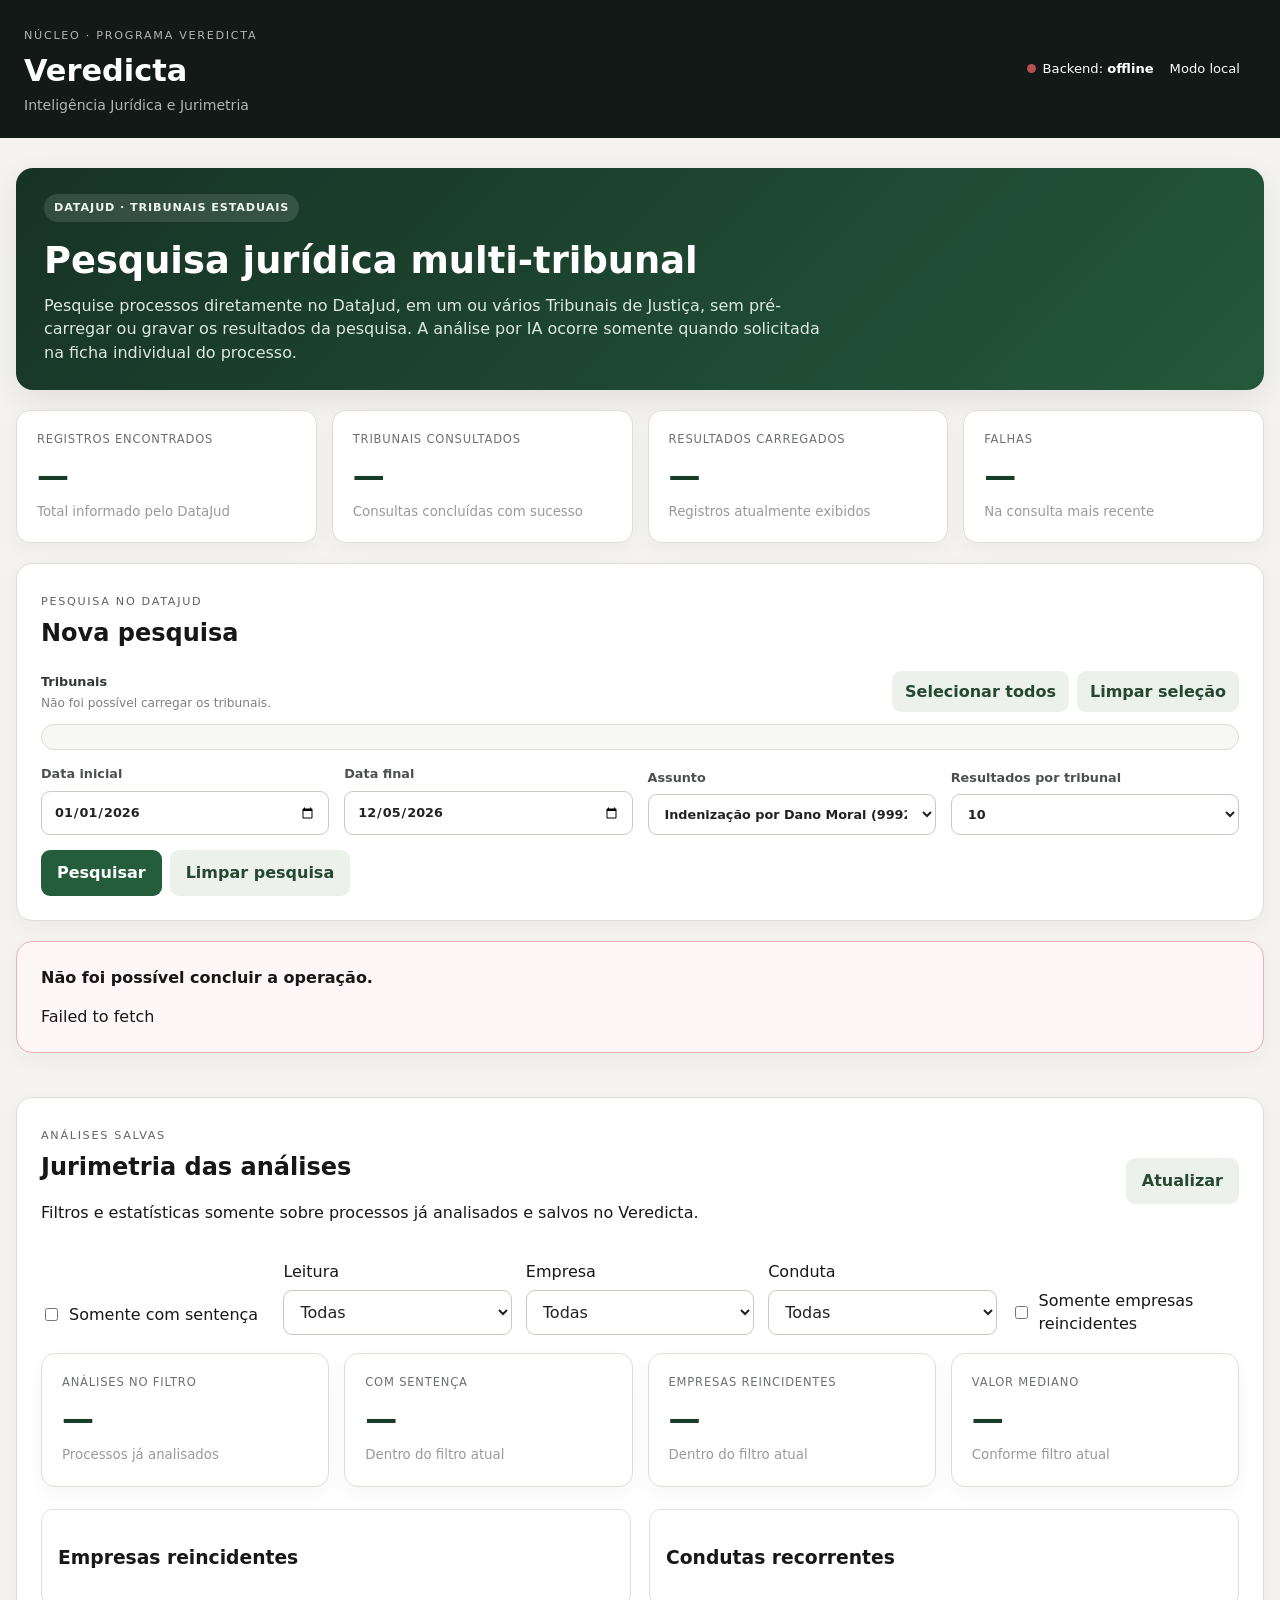
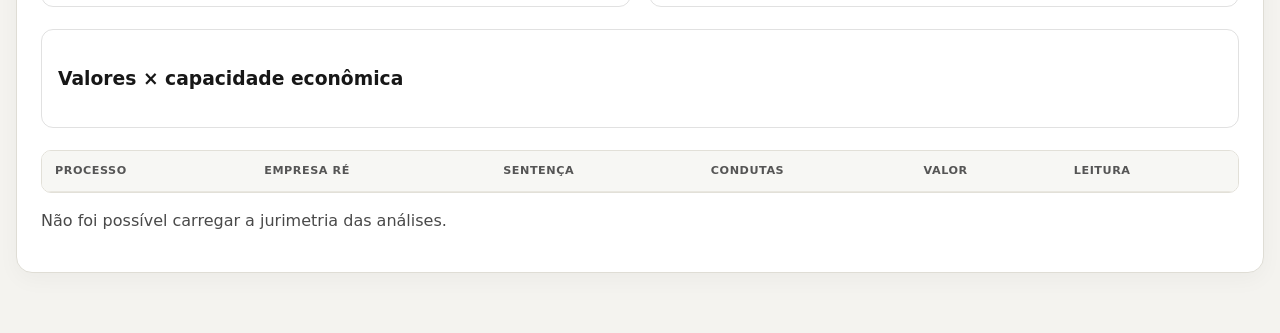
==== commit 6f4a468c: "Adiciona filtros e jurimetria das analises" ====
--- a/frontend/index.html
+++ b/frontend/index.html
@@ -269,5 +269,6 @@
 
   <script src="./config.js"></script>
   <script src="./app.js"></script>
+  <script src="./analises.js"></script>
 </body>
 </html>
--- a/frontend/styles.css
+++ b/frontend/styles.css
@@ -1047,3 +1047,101 @@
     flex-direction: column;
   }
 }
+
+/* =========================================================
+   JURIMETRIA DAS ANÁLISES
+   ========================================================= */
+
+.analytics-card {
+  margin-top: 24px;
+}
+
+.analytics-filters {
+  display: grid;
+  grid-template-columns: repeat(auto-fit, minmax(180px, 1fr));
+  gap: 14px;
+  margin: 18px 0;
+  align-items: end;
+}
+
+.analytics-filters label {
+  display: grid;
+  gap: 7px;
+}
+
+.analytics-check {
+  display: flex !important;
+  align-items: center;
+  gap: 8px !important;
+  min-height: 42px;
+}
+
+.analytics-check input {
+  width: auto;
+}
+
+.analytics-metrics {
+  margin: 18px 0;
+}
+
+.analytics-panels {
+  display: grid;
+  grid-template-columns: repeat(auto-fit, minmax(280px, 1fr));
+  gap: 18px;
+  margin: 22px 0;
+}
+
+.analytics-panels > div,
+.analytics-capacity {
+  border: 1px solid rgba(120, 120, 120, 0.22);
+  border-radius: 12px;
+  padding: 16px;
+}
+
+.analytics-capacity {
+  margin-bottom: 22px;
+}
+
+.analytics-stat-row {
+  display: grid;
+  grid-template-columns: minmax(0, 1fr) auto;
+  gap: 4px 12px;
+  padding: 10px 0;
+  border-bottom: 1px solid rgba(120, 120, 120, 0.15);
+}
+
+.analytics-stat-row:last-child {
+  border-bottom: 0;
+}
+
+.analytics-stat-row small {
+  grid-column: 1 / -1;
+  opacity: 0.75;
+}
+
+.analytics-info,
+.empty-note {
+  opacity: 0.78;
+}
+
+.analysis-unread {
+  font-weight: 600;
+}
+
+.analysis-read {
+  opacity: 0.88;
+}
+
+.analytics-read-button {
+  white-space: nowrap;
+}
+
+@media (max-width: 720px) {
+  .analytics-stat-row {
+    grid-template-columns: 1fr;
+  }
+
+  .analytics-stat-row small {
+    grid-column: auto;
+  }
+}
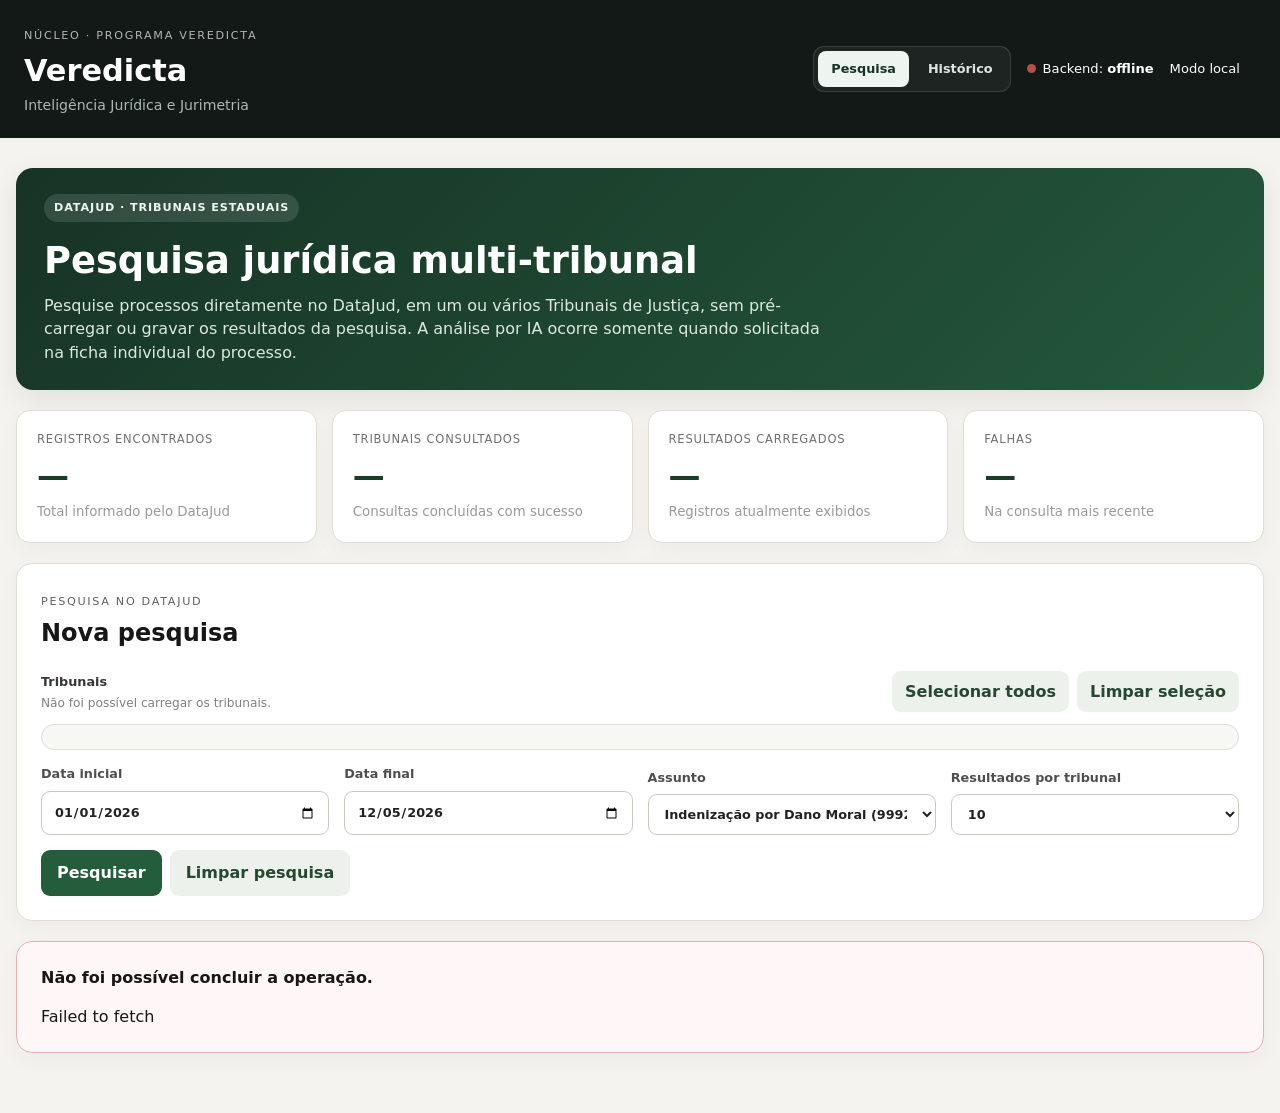
==== commit e2f221e8: "Integra DJEN e reorganiza ficha e historico" ====
--- a/frontend/index.html
+++ b/frontend/index.html
@@ -22,6 +22,15 @@
     </div>
 
     <div class="auth-area">
+      <nav class="topnav" aria-label="Navegação principal">
+        <a class="topnav-link active" href="./index.html" aria-current="page">
+          Pesquisa
+        </a>
+        <a class="topnav-link" href="./historico.html">
+          Histórico
+        </a>
+      </nav>
+
       <div class="backend-indicator">
         <span class="status-dot" id="statusDot"></span>
         <span>
@@ -241,6 +250,7 @@
               <th>Classe</th>
               <th>Órgão julgador</th>
               <th>Assuntos</th>
+              <th>Ação</th>
             </tr>
           </thead>
 
@@ -264,11 +274,9 @@
       </div>
 
     </section>
-
   </main>
 
   <script src="./config.js"></script>
   <script src="./app.js"></script>
-  <script src="./analises.js"></script>
 </body>
 </html>
--- a/frontend/styles.css
+++ b/frontend/styles.css
@@ -1145,3 +1145,308 @@
     grid-column: auto;
   }
 }
+
+/* ETAPA 8.3 — Valores oficiais DJEN */
+.djen-values-panel{margin-top:24px}
+.djen-values-panel__head,.djen-value-card__head,.djen-value-card__footer{display:flex;justify-content:space-between;gap:12px;flex-wrap:wrap}
+.djen-eyebrow{font-size:.78rem;font-weight:700;text-transform:uppercase;opacity:.7;margin:0 0 4px}
+.djen-values-body{display:grid;gap:14px;margin-top:12px}
+.djen-value-card{border:1px solid #d8d8d8;border-radius:14px;padding:16px}
+.djen-value-card__head span{display:block;font-size:.84rem;opacity:.7}
+.djen-source-badge{border:1px solid #d8d8d8;border-radius:999px;padding:5px 9px;font-weight:700}
+.djen-value-grid{display:grid;grid-template-columns:repeat(4,minmax(0,1fr));gap:10px;margin-top:14px}
+.djen-value-grid div{padding:10px;border-radius:10px;background:rgba(127,127,127,.07)}
+.djen-value-grid small,.djen-value-grid strong{display:block}
+.djen-evidence{font-size:.88rem;line-height:1.45;padding-top:12px;border-top:1px solid #d8d8d8}
+.djen-value-card__footer{font-size:.82rem}
+@media(max-width:840px){.djen-value-grid{grid-template-columns:repeat(2,minmax(0,1fr))}}
+@media(max-width:520px){.djen-value-grid{grid-template-columns:1fr}}
+
+/* ===== ETAPA 9.1 — Navegação principal ===== */
+.topnav {
+  display: flex;
+  align-items: center;
+  gap: 6px;
+  padding: 4px;
+  border: 1px solid rgba(255, 255, 255, .12);
+  border-radius: 11px;
+  background: rgba(255, 255, 255, .05);
+}
+
+.topnav-link {
+  display: inline-flex;
+  align-items: center;
+  justify-content: center;
+  min-height: 36px;
+  padding: 8px 13px;
+  border-radius: 8px;
+  color: #dce6e0;
+  text-decoration: none;
+  font-size: .8rem;
+  font-weight: 750;
+  transition: background .15s ease, color .15s ease;
+}
+
+.topnav-link:hover {
+  background: rgba(255, 255, 255, .08);
+  color: #fff;
+}
+
+.topnav-link.active {
+  background: #eef4ef;
+  color: #173326;
+}
+
+@media (max-width: 900px) {
+  .topbar {
+    flex-wrap: wrap;
+  }
+
+  .auth-area {
+    flex-wrap: wrap;
+    justify-content: flex-end;
+  }
+}
+
+@media (max-width: 640px) {
+  .topbar {
+    align-items: flex-start;
+  }
+
+  .auth-area {
+    width: 100%;
+    justify-content: space-between;
+  }
+
+  .topnav {
+    width: 100%;
+  }
+
+  .topnav-link {
+    flex: 1 1 0;
+  }
+}
+
+/* ===== ETAPA 9.1.1 — Retorno e ações de processo ===== */
+.process-number a,
+.process-number .process-link {
+  color: #245d3b;
+  text-decoration: none;
+  font-weight: 750;
+}
+
+.process-number a:visited,
+.process-number .process-link:visited {
+  color: #245d3b;
+}
+
+.process-number a:hover,
+.process-number .process-link:hover {
+  text-decoration: underline;
+}
+
+.process-actions {
+  display: flex;
+  align-items: center;
+  gap: 8px;
+  flex-wrap: wrap;
+  min-width: 190px;
+}
+
+.process-view-button {
+  display: inline-flex;
+  align-items: center;
+  justify-content: center;
+  min-height: 34px;
+  padding: 7px 10px;
+  border: 1px solid #245d3b;
+  border-radius: 8px;
+  background: #245d3b;
+  color: #fff !important;
+  text-decoration: none !important;
+  font-size: .78rem;
+  font-weight: 750;
+  white-space: nowrap;
+}
+
+.process-view-button:visited {
+  color: #fff !important;
+}
+
+.process-view-button:hover {
+  background: #1d4b30;
+  border-color: #1d4b30;
+}
+
+/* ===== ETAPA 9.1.2 — Retorno determinístico + acesso PJe ===== */
+.process-navigation--contextual {
+  display: flex;
+  align-items: center;
+  justify-content: space-between;
+  gap: 14px;
+  flex-wrap: wrap;
+}
+
+.official-process-access {
+  display: flex;
+  align-items: center;
+  justify-content: flex-end;
+  gap: 10px;
+  flex-wrap: wrap;
+}
+
+.official-process-link {
+  display: inline-flex;
+  align-items: center;
+  justify-content: center;
+  min-height: 38px;
+  padding: 8px 12px;
+  border: 1px solid #245d3b;
+  border-radius: 9px;
+  background: transparent;
+  color: #245d3b;
+  text-decoration: none;
+  font-size: .8rem;
+  font-weight: 800;
+}
+
+.official-process-link:visited {
+  color: #245d3b;
+}
+
+.official-process-link:hover {
+  background: rgba(36, 93, 59, .08);
+}
+
+.official-process-link-status {
+  max-width: 360px;
+  font-size: .78rem;
+  opacity: .7;
+}
+
+@media (max-width: 640px) {
+  .official-process-access {
+    width: 100%;
+    justify-content: flex-start;
+  }
+}
+
+/* ===== ETAPA 9.2 — Ficha unificada + valores DJEN ===== */
+.djen-analysis-section {
+  margin-top: 22px;
+  padding: 16px;
+  border: 1px solid rgba(36, 93, 59, .22);
+  border-radius: 14px;
+  background: rgba(36, 93, 59, .035);
+}
+
+.djen-analysis-heading {
+  display: flex;
+  align-items: flex-start;
+  justify-content: space-between;
+  gap: 12px;
+  flex-wrap: wrap;
+  margin-bottom: 12px;
+}
+
+.djen-analysis-heading h3 {
+  margin: 3px 0 0;
+}
+
+.djen-analysis-grid {
+  display: grid;
+  grid-template-columns: repeat(4, minmax(0, 1fr));
+  gap: 10px;
+}
+
+.djen-analysis-evidence {
+  margin-top: 14px;
+  padding: 13px;
+  border: 1px solid rgba(36, 93, 59, .16);
+  border-radius: 11px;
+  background: rgba(255, 255, 255, .55);
+}
+
+.djen-analysis-evidence p {
+  margin: 7px 0 10px;
+  line-height: 1.5;
+}
+
+.djen-analysis-evidence-meta {
+  display: flex;
+  align-items: center;
+  justify-content: space-between;
+  gap: 10px;
+  flex-wrap: wrap;
+  font-size: .8rem;
+}
+
+.djen-analysis-evidence-meta a {
+  color: #245d3b;
+  font-weight: 800;
+}
+
+@media (max-width: 900px) {
+  .djen-analysis-grid {
+    grid-template-columns: repeat(2, minmax(0, 1fr));
+  }
+}
+
+@media (max-width: 540px) {
+  .djen-analysis-grid {
+    grid-template-columns: 1fr;
+  }
+}
+
+/* ===== ETAPA 9.1.3B — Consulta DJEN sempre disponível ===== */
+.official-process-link--secondary {
+  background: rgba(36, 93, 59, .08);
+}
+
+.official-process-link--secondary:hover {
+  background: rgba(36, 93, 59, .14);
+}
+
+/* ===== ETAPA 9.2.1 — Documento DJEN mesmo sem valor ===== */
+.djen-document-box {
+  margin-top: 18px;
+  padding: 16px;
+  border: 1px solid rgba(36, 93, 59, .18);
+  border-radius: 12px;
+  background: rgba(36, 93, 59, .045);
+}
+
+.djen-document-heading {
+  display: flex;
+  align-items: center;
+  justify-content: space-between;
+  gap: 12px;
+  flex-wrap: wrap;
+}
+
+.djen-document-heading strong {
+  display: block;
+  margin-top: 4px;
+  font-size: 1rem;
+}
+
+.djen-document-meta {
+  display: flex;
+  gap: 8px 16px;
+  flex-wrap: wrap;
+  margin-top: 10px;
+  font-size: .8rem;
+  opacity: .72;
+}
+
+.djen-document-box p {
+  margin: 14px 0 0;
+  line-height: 1.65;
+  white-space: pre-wrap;
+}
+
+@media (max-width: 640px) {
+  .djen-document-heading {
+    align-items: flex-start;
+  }
+}
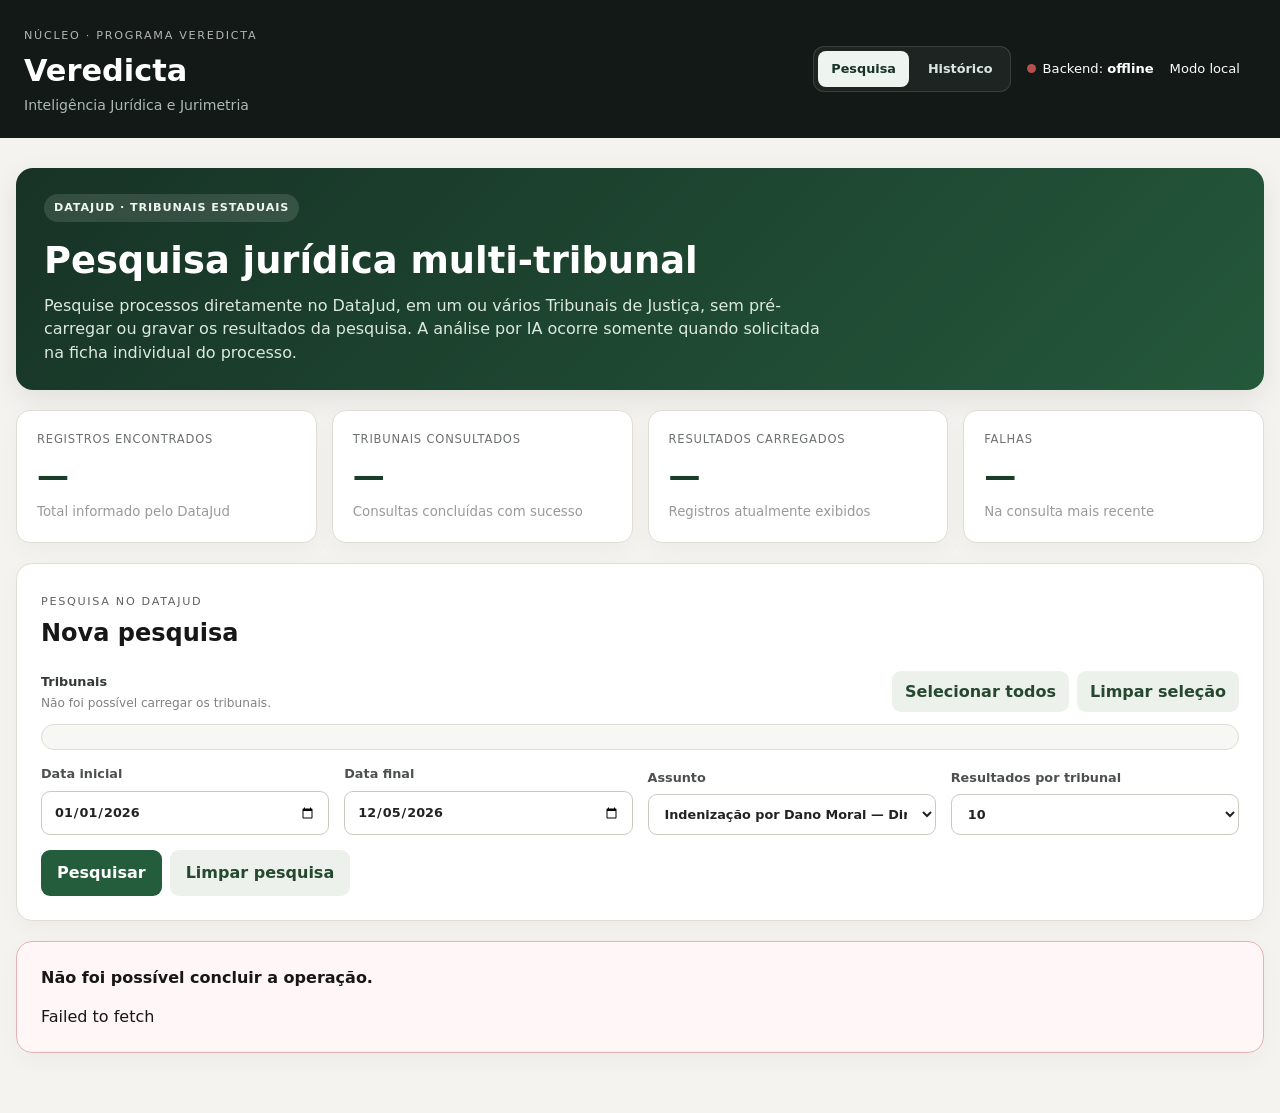
==== commit 1ac7333f: "Consolida estrutura atual do Veredicta" ====
--- a/frontend/index.html
+++ b/frontend/index.html
@@ -8,7 +8,7 @@
     content="Veredicta — inteligência jurídica e jurimetria"
   />
   <title>Veredicta — Inteligência Jurídica</title>
-  <link rel="stylesheet" href="./styles.css" />
+  <link rel="stylesheet" href="./assets/css/styles.css" />
 </head>
 
 <body>
@@ -157,7 +157,13 @@
           Assunto
           <select id="subjectCode">
             <option value="9992" selected>
-              Indenização por Dano Moral (9992)
+              Indenização por Dano Moral — Direito Público (9992)
+            </option>
+            <option value="10433">
+              Indenização por Dano Moral — Direito Civil (10433)
+            </option>
+            <option value="7779">
+              Indenização por Dano Moral — Direito do Consumidor (7779)
             </option>
           </select>
         </label>
@@ -276,7 +282,7 @@
     </section>
   </main>
 
-  <script src="./config.js"></script>
-  <script src="./app.js"></script>
+  <script src="./assets/js/config.js"></script>
+  <script src="./assets/js/pages/pesquisa.js"></script>
 </body>
 </html>
--- a/frontend/assets/css/styles.css
+++ b/frontend/assets/css/styles.css
@@ -0,0 +1,1452 @@
+:root {
+  font-family: Inter, ui-sans-serif, system-ui, -apple-system, BlinkMacSystemFont, "Segoe UI", sans-serif;
+  color: #171717;
+  background: #f4f3ef;
+  line-height: 1.45;
+}
+
+* { box-sizing: border-box; }
+
+body {
+  margin: 0;
+  background: #f4f3ef;
+}
+
+button,
+input,
+select {
+  font: inherit;
+}
+
+[hidden] {
+  display: none !important;
+}
+
+
+/* =========================================================
+   TOPO
+   ========================================================= */
+
+.topbar {
+  min-height: 118px;
+  padding: 22px max(24px, calc((100vw - 1280px) / 2));
+  display: flex;
+  justify-content: space-between;
+  align-items: center;
+  gap: 30px;
+  background: #121916;
+  color: #fff;
+}
+
+.topbar h1 {
+  margin: 4px 0 0;
+  font-size: 1.9rem;
+}
+
+.topbar-subtitle {
+  margin: 2px 0 0;
+  color: #aeb9b3;
+  font-size: .88rem;
+}
+
+.eyebrow {
+  font-size: .7rem;
+  letter-spacing: .15em;
+  text-transform: uppercase;
+  opacity: .68;
+}
+
+.auth-area,
+.backend-indicator {
+  display: flex;
+  align-items: center;
+}
+
+.auth-area {
+  gap: 16px;
+  font-size: .82rem;
+}
+
+.backend-indicator {
+  gap: 7px;
+}
+
+.status-dot {
+  width: 9px;
+  height: 9px;
+  border-radius: 50%;
+  background: #b84f4f;
+}
+
+.status-dot.online {
+  background: #5db276;
+}
+
+
+/* =========================================================
+   LAYOUT
+   ========================================================= */
+
+.layout {
+  width: min(1280px, calc(100% - 32px));
+  margin: 30px auto 60px;
+  display: grid;
+  gap: 20px;
+}
+
+
+/* =========================================================
+   HERO
+   ========================================================= */
+
+.hero {
+  padding: 26px 28px;
+  border-radius: 17px;
+  background: linear-gradient(135deg, #173326, #24583b);
+  color: #fff;
+  box-shadow: 0 10px 30px rgba(0, 0, 0, .08);
+}
+
+.hero h2 {
+  margin: 12px 0 7px;
+  font-size: clamp(1.5rem, 3vw, 2.3rem);
+}
+
+.hero p {
+  max-width: 800px;
+  margin: 0;
+  color: #dce8e0;
+}
+
+.process-hero {
+  display: flex;
+  align-items: center;
+  justify-content: space-between;
+  gap: 30px;
+}
+
+.source-pill {
+  flex: 0 0 auto;
+  min-width: 145px;
+  padding: 13px 15px;
+  border: 1px solid rgba(255, 255, 255, .17);
+  border-radius: 12px;
+  background: rgba(255, 255, 255, .08);
+}
+
+.source-pill span,
+.source-pill strong {
+  display: block;
+}
+
+.source-pill span {
+  margin-bottom: 2px;
+  color: #cddcd2;
+  font-size: .67rem;
+  text-transform: uppercase;
+  letter-spacing: .08em;
+}
+
+.source-pill strong {
+  font-size: .86rem;
+}
+
+.badge {
+  display: inline-flex;
+  padding: 6px 10px;
+  border-radius: 999px;
+  background: rgba(255, 255, 255, .12);
+  color: #edf5f0;
+  font-size: .7rem;
+  font-weight: 750;
+  letter-spacing: .08em;
+}
+
+
+/* =========================================================
+   MÉTRICAS
+   ========================================================= */
+
+.metrics-grid,
+.process-summary-grid {
+  display: grid;
+  grid-template-columns: repeat(4, 1fr);
+  gap: 15px;
+}
+
+.metric-card {
+  padding: 20px;
+  background: #fff;
+  border: 1px solid #dfddd5;
+  border-radius: 14px;
+  box-shadow: 0 7px 22px rgba(0, 0, 0, .035);
+}
+
+.metric-card span {
+  display: block;
+  color: #6d716e;
+  font-size: .72rem;
+  text-transform: uppercase;
+  letter-spacing: .07em;
+}
+
+.metric-card strong {
+  display: block;
+  margin-top: 5px;
+  font-size: 2rem;
+  color: #183d29;
+}
+
+.metric-card small {
+  color: #989b98;
+}
+
+.detail-value {
+  font-size: 1.25rem !important;
+}
+
+
+/* =========================================================
+   CARDS E CABEÇALHOS
+   ========================================================= */
+
+.card {
+  padding: 24px;
+  background: #fff;
+  border: 1px solid #dfddd5;
+  border-radius: 16px;
+  box-shadow: 0 7px 22px rgba(0, 0, 0, .035);
+}
+
+.section-heading {
+  display: flex;
+  justify-content: space-between;
+  align-items: center;
+  gap: 20px;
+  margin-bottom: 20px;
+}
+
+.section-heading h2 {
+  margin: 5px 0 0;
+}
+
+.section-description {
+  margin: 6px 0 0;
+  color: #7c817d;
+  font-size: .78rem;
+}
+
+
+/* =========================================================
+   FORMULÁRIO DE PESQUISA
+   ========================================================= */
+
+.filter-form {
+  display: grid;
+  grid-template-columns: repeat(4, minmax(0, 1fr));
+  gap: 15px;
+  align-items: end;
+}
+
+.filter-form label {
+  display: grid;
+  gap: 7px;
+  color: #4d514e;
+  font-size: .8rem;
+  font-weight: 650;
+}
+
+/*
+  No novo dashboard, as áreas marcadas como .wide
+  ocupam a largura inteira. Isso deixa a seleção dos
+  27 tribunais separada dos demais filtros.
+*/
+.filter-form > .wide {
+  grid-column: 1 / -1;
+}
+
+input,
+select {
+  width: 100%;
+  padding: 11px 12px;
+  border: 1px solid #cbc9c2;
+  border-radius: 9px;
+  background: #fff;
+  color: #222;
+}
+
+input:focus,
+select:focus {
+  outline: 2px solid #a9bba9;
+  outline-offset: 1px;
+}
+
+.form-actions {
+  display: flex;
+  gap: 8px;
+}
+
+.compact-actions {
+  flex-wrap: wrap;
+}
+
+.compact-actions button {
+  padding: 9px 13px;
+}
+
+
+/* =========================================================
+   SELETOR DE TRIBUNAIS
+   ========================================================= */
+
+.tribunal-heading {
+  margin-bottom: 12px;
+  align-items: flex-end;
+}
+
+.tribunal-heading label {
+  display: block;
+  margin: 0 0 3px;
+  color: #343936;
+  font-size: .8rem;
+  font-weight: 750;
+}
+
+.tribunal-heading small {
+  display: block;
+  color: #7d827e;
+  font-size: .76rem;
+}
+
+.tribunal-grid {
+  max-height: 310px;
+  padding: 12px;
+  display: grid;
+  grid-template-columns: repeat(4, minmax(0, 1fr));
+  gap: 9px;
+  overflow-y: auto;
+  overscroll-behavior: contain;
+  border: 1px solid #deddd6;
+  border-radius: 13px;
+  background: #f7f7f4;
+  scrollbar-width: thin;
+}
+
+.tribunal-option {
+  position: relative;
+  min-width: 0;
+  display: flex !important;
+  align-items: stretch;
+  gap: 0 !important;
+  cursor: pointer;
+}
+
+.tribunal-option input {
+  position: absolute;
+  top: 12px;
+  left: 12px;
+  z-index: 2;
+  width: 16px;
+  height: 16px;
+  margin: 0;
+  padding: 0;
+  accent-color: #245d3b;
+}
+
+.tribunal-option > span {
+  width: 100%;
+  min-height: 62px;
+  padding: 10px 10px 10px 36px;
+  display: flex;
+  flex-direction: column;
+  justify-content: center;
+  border: 1px solid #deddd6;
+  border-radius: 10px;
+  background: #fff;
+  transition:
+    border-color .15s ease,
+    background .15s ease,
+    box-shadow .15s ease,
+    transform .15s ease;
+}
+
+.tribunal-option:hover > span {
+  border-color: #aebdaf;
+  box-shadow: 0 4px 12px rgba(25, 53, 36, .06);
+  transform: translateY(-1px);
+}
+
+.tribunal-option input:checked + span {
+  border-color: #5c8468;
+  background: #eaf2ec;
+  box-shadow: inset 0 0 0 1px rgba(36, 93, 59, .05);
+}
+
+.tribunal-option strong {
+  color: #244b33;
+  font-size: .79rem;
+  line-height: 1.15;
+}
+
+.tribunal-option small {
+  margin-top: 3px;
+  display: -webkit-box;
+  overflow: hidden;
+  color: #7d817e;
+  font-size: .65rem;
+  font-weight: 500;
+  line-height: 1.2;
+  -webkit-line-clamp: 2;
+  -webkit-box-orient: vertical;
+}
+
+.tribunal-summary {
+  margin-bottom: 18px;
+  display: grid;
+  grid-template-columns: repeat(4, minmax(0, 1fr));
+  gap: 10px;
+}
+
+.tribunal-summary-card {
+  padding: 14px 16px;
+  box-shadow: none;
+}
+
+.tribunal-summary-card strong {
+  font-size: 1.35rem;
+}
+
+
+/* =========================================================
+   BOTÕES
+   ========================================================= */
+
+button {
+  padding: 11px 16px;
+  border: 0;
+  border-radius: 9px;
+  background: #245d3b;
+  color: #fff;
+  cursor: pointer;
+  font-weight: 750;
+}
+
+button:hover {
+  filter: brightness(.96);
+}
+
+button:disabled {
+  opacity: .45;
+  cursor: default;
+}
+
+button.secondary {
+  background: #edf1ec;
+  color: #25482f;
+}
+
+
+/* =========================================================
+   TABELA
+   ========================================================= */
+
+.table-wrap {
+  overflow: auto;
+  border: 1px solid #e2e0d8;
+  border-radius: 10px;
+}
+
+table {
+  width: 100%;
+  min-width: 1100px;
+  border-collapse: collapse;
+}
+
+th,
+td {
+  padding: 12px 13px;
+  border-bottom: 1px solid #e9e7e0;
+  text-align: left;
+  vertical-align: top;
+  font-size: .8rem;
+}
+
+th {
+  position: sticky;
+  top: 0;
+  z-index: 1;
+  background: #f7f7f4;
+  color: #555;
+  font-size: .7rem;
+  text-transform: uppercase;
+  letter-spacing: .05em;
+}
+
+tr:last-child td {
+  border-bottom: 0;
+}
+
+tbody tr:hover {
+  background: #fafbf9;
+}
+
+.process-number {
+  color: #245d3b;
+  font-weight: 700;
+  white-space: nowrap;
+}
+
+.process-link,
+.back-link {
+  color: #245d3b;
+  text-decoration: none;
+  font-weight: 700;
+}
+
+.process-link {
+  font-weight: 750;
+}
+
+.back-link {
+  font-size: .88rem;
+}
+
+.process-link:hover,
+.back-link:hover {
+  text-decoration: underline;
+}
+
+.grade-badge {
+  display: inline-flex;
+  min-width: 34px;
+  justify-content: center;
+  padding: 3px 7px;
+  border-radius: 6px;
+  background: #edf2ed;
+  color: #28523a;
+  font-size: .72rem;
+  font-weight: 750;
+}
+
+.empty-row {
+  padding: 35px;
+  color: #777;
+  text-align: center;
+}
+
+
+/* =========================================================
+   PAGINAÇÃO / CARREGAR MAIS
+   ========================================================= */
+
+.pagination {
+  display: flex;
+  justify-content: center;
+  align-items: center;
+  gap: 16px;
+  margin-top: 18px;
+  color: #777;
+  font-size: .82rem;
+}
+
+.pagination-info {
+  color: #777;
+  font-size: .82rem;
+}
+
+
+/* =========================================================
+   ERROS
+   ========================================================= */
+
+.error-card {
+  border-color: #e4b4b4;
+  background: #fff7f7;
+}
+
+.error-card p {
+  margin-bottom: 0;
+}
+
+
+/* =========================================================
+   PROCESSO
+   ========================================================= */
+
+.process-navigation {
+  display: flex;
+  align-items: center;
+}
+
+.detail-grid {
+  display: grid;
+  grid-template-columns: repeat(2, minmax(0, 1fr));
+  gap: 20px;
+}
+
+.detail-field,
+.party-box {
+  padding: 18px;
+  border: 1px solid #e3e3dd;
+  border-radius: 10px;
+  background: #f7f7f4;
+}
+
+.detail-field span,
+.detail-label {
+  display: block;
+  margin-bottom: 6px;
+  color: #777;
+  font-size: .72rem;
+  text-transform: uppercase;
+  letter-spacing: .06em;
+}
+
+.detail-field strong {
+  font-size: .95rem;
+}
+
+.detail-section {
+  margin-top: 28px;
+}
+
+.detail-section:last-child {
+  margin-bottom: 4px;
+}
+
+.muted-note {
+  margin: 10px 0 0;
+  color: #8a8e8b;
+  font-size: .74rem;
+}
+
+
+/* =========================================================
+   ASSUNTOS
+   ========================================================= */
+
+.subject-list {
+  display: flex;
+  flex-wrap: wrap;
+  gap: 8px;
+}
+
+.subject-chip {
+  display: inline-flex;
+  flex-direction: column;
+  padding: 8px 11px;
+  border-radius: 8px;
+  background: #edf2ed;
+  color: #275139;
+  font-size: .78rem;
+  font-weight: 650;
+}
+
+.subject-chip small {
+  margin-top: 2px;
+  opacity: .65;
+  font-size: .65rem;
+}
+
+.muted-chip {
+  background: #f1f1ee;
+  color: #777;
+}
+
+
+/* =========================================================
+   STATUS
+   ========================================================= */
+
+.coming-badge {
+  padding: 6px 9px;
+  border-radius: 999px;
+  background: #f0eee4;
+  color: #716b4d;
+  font-size: .68rem;
+  font-weight: 700;
+}
+
+
+/* =========================================================
+   IA
+   ========================================================= */
+
+.ai-empty-state,
+.ai-loading {
+  display: flex;
+  justify-content: space-between;
+  align-items: center;
+  gap: 30px;
+  padding: 22px;
+  border: 1px solid #e1e6e0;
+  border-radius: 12px;
+  background: linear-gradient(135deg, #f5f7f4, #edf3ee);
+}
+
+.ai-empty-state p,
+.ai-loading p {
+  max-width: 820px;
+  margin: 5px 0 0;
+  color: #666;
+}
+
+.loading-dot {
+  flex: 0 0 auto;
+  width: 13px;
+  height: 13px;
+  border-radius: 50%;
+  background: #3f7652;
+  box-shadow: 0 0 0 7px rgba(63, 118, 82, .10);
+}
+
+.analysis-grid {
+  display: grid;
+  grid-template-columns: repeat(3, minmax(0, 1fr));
+  gap: 12px;
+}
+
+.analysis-item {
+  padding: 16px;
+  border: 1px solid #e4e5df;
+  border-radius: 10px;
+  background: #f6f7f4;
+}
+
+.analysis-item span {
+  display: block;
+  margin-bottom: 5px;
+  color: #777;
+  font-size: .68rem;
+  text-transform: uppercase;
+  letter-spacing: .05em;
+}
+
+.analysis-item strong {
+  color: #234c34;
+  font-size: .95rem;
+}
+
+.analysis-text {
+  margin-top: 24px;
+  padding: 20px;
+  border-left: 3px solid #326d49;
+  background: #fafbf9;
+}
+
+.analysis-text p {
+  margin: 8px 0 0;
+  line-height: 1.65;
+}
+
+.analysis-columns {
+  display: grid;
+  grid-template-columns: 1fr 1fr;
+  gap: 18px;
+  margin-top: 20px;
+}
+
+.analysis-column-card {
+  padding: 18px;
+  border: 1px solid #e4e5df;
+  border-radius: 10px;
+  background: #fafbf9;
+}
+
+.analysis-list {
+  margin: 8px 0 0;
+  padding-left: 20px;
+  color: #505550;
+}
+
+.analysis-list li {
+  margin-bottom: 7px;
+}
+
+.analysis-footer {
+  display: flex;
+  justify-content: space-between;
+  align-items: center;
+  gap: 20px;
+  margin-top: 25px;
+  padding-top: 18px;
+  border-top: 1px solid #e3e3dd;
+  color: #888;
+  font-size: .75rem;
+}
+
+
+/* =========================================================
+   PARTES
+   ========================================================= */
+
+.parties-grid {
+  display: grid;
+  grid-template-columns: repeat(2, minmax(0, 1fr));
+  gap: 20px;
+  margin-top: 10px;
+  margin-bottom: 8px;
+}
+
+.party-box > strong {
+  display: block;
+  margin-bottom: 12px;
+  color: #31533d;
+  font-size: .78rem;
+  text-transform: uppercase;
+  letter-spacing: .04em;
+}
+
+.party-item {
+  display: grid;
+  gap: 2px;
+  padding: 8px 0;
+  border-bottom: 1px solid #e4e4de;
+}
+
+.party-item:last-child {
+  border-bottom: 0;
+}
+
+.party-item strong {
+  font-size: .86rem;
+}
+
+.party-item small {
+  color: #777;
+}
+
+.party-empty {
+  color: #999;
+  font-size: .82rem;
+}
+
+
+/* =========================================================
+   TIMELINE
+   ========================================================= */
+
+.timeline {
+  display: grid;
+}
+
+.timeline-item {
+  position: relative;
+  display: grid;
+  grid-template-columns: 22px minmax(0, 1fr);
+  gap: 10px;
+}
+
+.timeline-item:not(:last-child)::before {
+  content: "";
+  position: absolute;
+  left: 6px;
+  top: 20px;
+  bottom: -5px;
+  width: 1px;
+  background: #d7ddd8;
+}
+
+.timeline-dot {
+  width: 13px;
+  height: 13px;
+  margin-top: 5px;
+  border-radius: 50%;
+  background: #3b7651;
+  z-index: 1;
+}
+
+.timeline-content {
+  display: grid;
+  gap: 4px;
+  padding-bottom: 22px;
+}
+
+.timeline-content strong {
+  font-size: .88rem;
+}
+
+.timeline-content small {
+  color: #858985;
+}
+
+.timeline-date {
+  color: #6b746e;
+  font-size: .72rem;
+}
+
+.movement-meta-row {
+  display: flex;
+  flex-wrap: wrap;
+  gap: 6px 14px;
+}
+
+.movement-complements {
+  margin-top: 4px;
+  display: flex;
+  flex-wrap: wrap;
+  gap: 6px;
+}
+
+.movement-complement {
+  padding: 4px 7px;
+  border-radius: 6px;
+  background: #f0f1ed;
+  color: #707571;
+  font-size: .69rem;
+}
+
+.empty-panel {
+  padding: 24px;
+  border: 1px dashed #d9d9d2;
+  border-radius: 10px;
+  color: #777;
+  text-align: center;
+  background: #fafaf8;
+}
+
+.skeleton-line {
+  width: 100%;
+  height: 14px;
+  margin-bottom: 10px;
+  border-radius: 999px;
+  background: #ecece8;
+}
+
+.skeleton-line.short {
+  width: 65%;
+}
+
+
+/* =========================================================
+   RESPONSIVO
+   ========================================================= */
+
+@media (max-width: 1100px) {
+  .tribunal-grid {
+    grid-template-columns: repeat(3, minmax(0, 1fr));
+  }
+
+  .tribunal-summary {
+    grid-template-columns: repeat(3, minmax(0, 1fr));
+  }
+}
+
+@media (max-width: 950px) {
+  .metrics-grid,
+  .filter-form {
+    grid-template-columns: repeat(2, minmax(0, 1fr));
+  }
+
+  .filter-form > .wide {
+    grid-column: 1 / -1;
+  }
+}
+
+@media (max-width: 850px) {
+  .process-summary-grid,
+  .analysis-grid {
+    grid-template-columns: repeat(2, minmax(0, 1fr));
+  }
+
+  .detail-grid,
+  .analysis-columns {
+    grid-template-columns: 1fr;
+  }
+
+  .process-hero {
+    align-items: flex-start;
+    flex-direction: column;
+  }
+
+  .source-pill {
+    min-width: 0;
+  }
+}
+
+@media (max-width: 760px) {
+  .tribunal-grid,
+  .tribunal-summary {
+    grid-template-columns: repeat(2, minmax(0, 1fr));
+  }
+
+  .tribunal-grid {
+    max-height: 360px;
+  }
+}
+
+@media (max-width: 650px) {
+  .topbar {
+    flex-direction: column;
+    align-items: flex-start;
+  }
+
+  .auth-area {
+    flex-wrap: wrap;
+  }
+
+  .metrics-grid,
+  .filter-form,
+  .parties-grid {
+    grid-template-columns: 1fr;
+  }
+
+  .filter-form > .wide {
+    grid-column: auto;
+  }
+
+  .section-heading,
+  .tribunal-heading {
+    flex-direction: column;
+    align-items: flex-start;
+  }
+
+  .form-actions {
+    width: 100%;
+    flex-wrap: wrap;
+  }
+
+  .form-actions button {
+    flex: 1;
+  }
+
+  .tribunal-summary {
+    grid-template-columns: 1fr 1fr;
+  }
+}
+
+@media (max-width: 520px) {
+  .layout {
+    width: min(100% - 20px, 1280px);
+    margin-top: 18px;
+  }
+
+  .hero,
+  .card {
+    padding: 19px;
+  }
+
+  .process-summary-grid,
+  .analysis-grid {
+    grid-template-columns: 1fr;
+  }
+
+  .ai-empty-state,
+  .ai-loading {
+    align-items: flex-start;
+    flex-direction: column;
+  }
+
+  .tribunal-grid,
+  .tribunal-summary {
+    grid-template-columns: 1fr;
+  }
+
+  .analysis-footer {
+    align-items: flex-start;
+    flex-direction: column;
+  }
+}
+
+/* =========================================================
+   JURIMETRIA DAS ANÁLISES
+   ========================================================= */
+
+.analytics-card {
+  margin-top: 24px;
+}
+
+.analytics-filters {
+  display: grid;
+  grid-template-columns: repeat(auto-fit, minmax(180px, 1fr));
+  gap: 14px;
+  margin: 18px 0;
+  align-items: end;
+}
+
+.analytics-filters label {
+  display: grid;
+  gap: 7px;
+}
+
+.analytics-check {
+  display: flex !important;
+  align-items: center;
+  gap: 8px !important;
+  min-height: 42px;
+}
+
+.analytics-check input {
+  width: auto;
+}
+
+.analytics-metrics {
+  margin: 18px 0;
+}
+
+.analytics-panels {
+  display: grid;
+  grid-template-columns: repeat(auto-fit, minmax(280px, 1fr));
+  gap: 18px;
+  margin: 22px 0;
+}
+
+.analytics-panels > div,
+.analytics-capacity {
+  border: 1px solid rgba(120, 120, 120, 0.22);
+  border-radius: 12px;
+  padding: 16px;
+}
+
+.analytics-capacity {
+  margin-bottom: 22px;
+}
+
+.analytics-stat-row {
+  display: grid;
+  grid-template-columns: minmax(0, 1fr) auto;
+  gap: 4px 12px;
+  padding: 10px 0;
+  border-bottom: 1px solid rgba(120, 120, 120, 0.15);
+}
+
+.analytics-stat-row:last-child {
+  border-bottom: 0;
+}
+
+.analytics-stat-row small {
+  grid-column: 1 / -1;
+  opacity: 0.75;
+}
+
+.analytics-info,
+.empty-note {
+  opacity: 0.78;
+}
+
+.analysis-unread {
+  font-weight: 600;
+}
+
+.analysis-read {
+  opacity: 0.88;
+}
+
+.analytics-read-button {
+  white-space: nowrap;
+}
+
+@media (max-width: 720px) {
+  .analytics-stat-row {
+    grid-template-columns: 1fr;
+  }
+
+  .analytics-stat-row small {
+    grid-column: auto;
+  }
+}
+
+/* ETAPA 8.3 — Valores oficiais DJEN */
+.djen-values-panel{margin-top:24px}
+.djen-values-panel__head,.djen-value-card__head,.djen-value-card__footer{display:flex;justify-content:space-between;gap:12px;flex-wrap:wrap}
+.djen-eyebrow{font-size:.78rem;font-weight:700;text-transform:uppercase;opacity:.7;margin:0 0 4px}
+.djen-values-body{display:grid;gap:14px;margin-top:12px}
+.djen-value-card{border:1px solid #d8d8d8;border-radius:14px;padding:16px}
+.djen-value-card__head span{display:block;font-size:.84rem;opacity:.7}
+.djen-source-badge{border:1px solid #d8d8d8;border-radius:999px;padding:5px 9px;font-weight:700}
+.djen-value-grid{display:grid;grid-template-columns:repeat(4,minmax(0,1fr));gap:10px;margin-top:14px}
+.djen-value-grid div{padding:10px;border-radius:10px;background:rgba(127,127,127,.07)}
+.djen-value-grid small,.djen-value-grid strong{display:block}
+.djen-evidence{font-size:.88rem;line-height:1.45;padding-top:12px;border-top:1px solid #d8d8d8}
+.djen-value-card__footer{font-size:.82rem}
+@media(max-width:840px){.djen-value-grid{grid-template-columns:repeat(2,minmax(0,1fr))}}
+@media(max-width:520px){.djen-value-grid{grid-template-columns:1fr}}
+
+/* ===== ETAPA 9.1 — Navegação principal ===== */
+.topnav {
+  display: flex;
+  align-items: center;
+  gap: 6px;
+  padding: 4px;
+  border: 1px solid rgba(255, 255, 255, .12);
+  border-radius: 11px;
+  background: rgba(255, 255, 255, .05);
+}
+
+.topnav-link {
+  display: inline-flex;
+  align-items: center;
+  justify-content: center;
+  min-height: 36px;
+  padding: 8px 13px;
+  border-radius: 8px;
+  color: #dce6e0;
+  text-decoration: none;
+  font-size: .8rem;
+  font-weight: 750;
+  transition: background .15s ease, color .15s ease;
+}
+
+.topnav-link:hover {
+  background: rgba(255, 255, 255, .08);
+  color: #fff;
+}
+
+.topnav-link.active {
+  background: #eef4ef;
+  color: #173326;
+}
+
+@media (max-width: 900px) {
+  .topbar {
+    flex-wrap: wrap;
+  }
+
+  .auth-area {
+    flex-wrap: wrap;
+    justify-content: flex-end;
+  }
+}
+
+@media (max-width: 640px) {
+  .topbar {
+    align-items: flex-start;
+  }
+
+  .auth-area {
+    width: 100%;
+    justify-content: space-between;
+  }
+
+  .topnav {
+    width: 100%;
+  }
+
+  .topnav-link {
+    flex: 1 1 0;
+  }
+}
+
+/* ===== ETAPA 9.1.1 — Retorno e ações de processo ===== */
+.process-number a,
+.process-number .process-link {
+  color: #245d3b;
+  text-decoration: none;
+  font-weight: 750;
+}
+
+.process-number a:visited,
+.process-number .process-link:visited {
+  color: #245d3b;
+}
+
+.process-number a:hover,
+.process-number .process-link:hover {
+  text-decoration: underline;
+}
+
+.process-actions {
+  display: flex;
+  align-items: center;
+  gap: 8px;
+  flex-wrap: wrap;
+  min-width: 190px;
+}
+
+.process-view-button {
+  display: inline-flex;
+  align-items: center;
+  justify-content: center;
+  min-height: 34px;
+  padding: 7px 10px;
+  border: 1px solid #245d3b;
+  border-radius: 8px;
+  background: #245d3b;
+  color: #fff !important;
+  text-decoration: none !important;
+  font-size: .78rem;
+  font-weight: 750;
+  white-space: nowrap;
+}
+
+.process-view-button:visited {
+  color: #fff !important;
+}
+
+.process-view-button:hover {
+  background: #1d4b30;
+  border-color: #1d4b30;
+}
+
+/* ===== ETAPA 9.1.2 — Retorno determinístico + acesso PJe ===== */
+.process-navigation--contextual {
+  display: flex;
+  align-items: center;
+  justify-content: space-between;
+  gap: 14px;
+  flex-wrap: wrap;
+}
+
+.official-process-access {
+  display: flex;
+  align-items: center;
+  justify-content: flex-end;
+  gap: 10px;
+  flex-wrap: wrap;
+}
+
+.official-process-link {
+  display: inline-flex;
+  align-items: center;
+  justify-content: center;
+  min-height: 38px;
+  padding: 8px 12px;
+  border: 1px solid #245d3b;
+  border-radius: 9px;
+  background: transparent;
+  color: #245d3b;
+  text-decoration: none;
+  font-size: .8rem;
+  font-weight: 800;
+}
+
+.official-process-link:visited {
+  color: #245d3b;
+}
+
+.official-process-link:hover {
+  background: rgba(36, 93, 59, .08);
+}
+
+.official-process-link-status {
+  max-width: 360px;
+  font-size: .78rem;
+  opacity: .7;
+}
+
+@media (max-width: 640px) {
+  .official-process-access {
+    width: 100%;
+    justify-content: flex-start;
+  }
+}
+
+/* ===== ETAPA 9.2 — Ficha unificada + valores DJEN ===== */
+.djen-analysis-section {
+  margin-top: 22px;
+  padding: 16px;
+  border: 1px solid rgba(36, 93, 59, .22);
+  border-radius: 14px;
+  background: rgba(36, 93, 59, .035);
+}
+
+.djen-analysis-heading {
+  display: flex;
+  align-items: flex-start;
+  justify-content: space-between;
+  gap: 12px;
+  flex-wrap: wrap;
+  margin-bottom: 12px;
+}
+
+.djen-analysis-heading h3 {
+  margin: 3px 0 0;
+}
+
+.djen-analysis-grid {
+  display: grid;
+  grid-template-columns: repeat(4, minmax(0, 1fr));
+  gap: 10px;
+}
+
+.djen-analysis-evidence {
+  margin-top: 14px;
+  padding: 13px;
+  border: 1px solid rgba(36, 93, 59, .16);
+  border-radius: 11px;
+  background: rgba(255, 255, 255, .55);
+}
+
+.djen-analysis-evidence p {
+  margin: 7px 0 10px;
+  line-height: 1.5;
+}
+
+.djen-analysis-evidence-meta {
+  display: flex;
+  align-items: center;
+  justify-content: space-between;
+  gap: 10px;
+  flex-wrap: wrap;
+  font-size: .8rem;
+}
+
+.djen-analysis-evidence-meta a {
+  color: #245d3b;
+  font-weight: 800;
+}
+
+@media (max-width: 900px) {
+  .djen-analysis-grid {
+    grid-template-columns: repeat(2, minmax(0, 1fr));
+  }
+}
+
+@media (max-width: 540px) {
+  .djen-analysis-grid {
+    grid-template-columns: 1fr;
+  }
+}
+
+/* ===== ETAPA 9.1.3B — Consulta DJEN sempre disponível ===== */
+.official-process-link--secondary {
+  background: rgba(36, 93, 59, .08);
+}
+
+.official-process-link--secondary:hover {
+  background: rgba(36, 93, 59, .14);
+}
+
+/* ===== ETAPA 9.2.1 — Documento DJEN mesmo sem valor ===== */
+.djen-document-box {
+  margin-top: 18px;
+  padding: 16px;
+  border: 1px solid rgba(36, 93, 59, .18);
+  border-radius: 12px;
+  background: rgba(36, 93, 59, .045);
+}
+
+.djen-document-heading {
+  display: flex;
+  align-items: center;
+  justify-content: space-between;
+  gap: 12px;
+  flex-wrap: wrap;
+}
+
+.djen-document-heading strong {
+  display: block;
+  margin-top: 4px;
+  font-size: 1rem;
+}
+
+.djen-document-meta {
+  display: flex;
+  gap: 8px 16px;
+  flex-wrap: wrap;
+  margin-top: 10px;
+  font-size: .8rem;
+  opacity: .72;
+}
+
+.djen-document-box p {
+  margin: 14px 0 0;
+  line-height: 1.65;
+  white-space: pre-wrap;
+}
+
+@media (max-width: 640px) {
+  .djen-document-heading {
+    align-items: flex-start;
+  }
+}
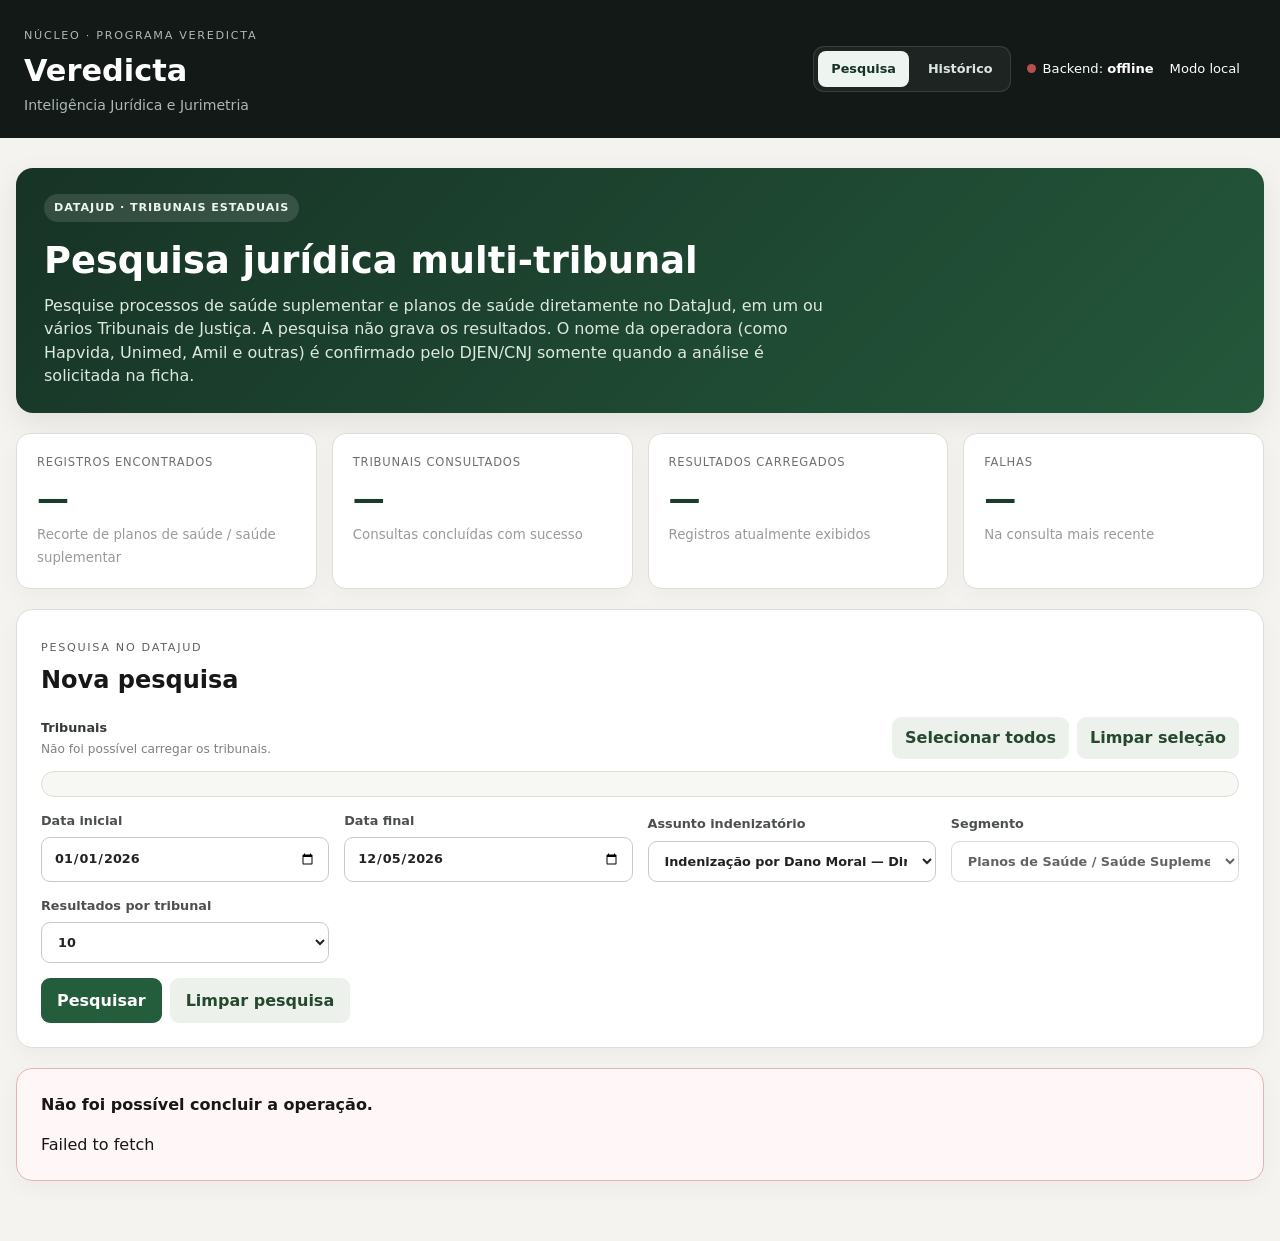
==== commit 750f7439: "Restringe pesquisa a planos de saúde" ====
--- a/frontend/index.html
+++ b/frontend/index.html
@@ -53,10 +53,11 @@
         <h2>Pesquisa jurídica multi-tribunal</h2>
 
         <p>
-          Pesquise processos diretamente no DataJud, em um ou vários
-          Tribunais de Justiça, sem pré-carregar ou gravar os resultados
-          da pesquisa. A análise por IA ocorre somente quando solicitada
-          na ficha individual do processo.
+          Pesquise processos de saúde suplementar e planos de saúde
+          diretamente no DataJud, em um ou vários Tribunais de Justiça.
+          A pesquisa não grava os resultados. O nome da operadora
+          (como Hapvida, Unimed, Amil e outras) é confirmado pelo
+          DJEN/CNJ somente quando a análise é solicitada na ficha.
         </p>
       </div>
     </section>
@@ -66,7 +67,7 @@
       <article class="metric-card">
         <span>Registros encontrados</span>
         <strong id="metricTotal">—</strong>
-        <small>Total informado pelo DataJud</small>
+        <small>Recorte de planos de saúde / saúde suplementar</small>
       </article>
 
       <article class="metric-card">
@@ -154,16 +155,25 @@
         </label>
 
         <label>
-          Assunto
+          Assunto indenizatório
           <select id="subjectCode">
-            <option value="9992" selected>
+            <option value="9992">
               Indenização por Dano Moral — Direito Público (9992)
             </option>
             <option value="10433">
               Indenização por Dano Moral — Direito Civil (10433)
             </option>
-            <option value="7779">
+            <option value="7779" selected>
               Indenização por Dano Moral — Direito do Consumidor (7779)
+            </option>
+          </select>
+        </label>
+
+        <label>
+          Segmento
+          <select id="healthSegment" disabled>
+            <option selected>
+              Planos de Saúde / Saúde Suplementar
             </option>
           </select>
         </label>
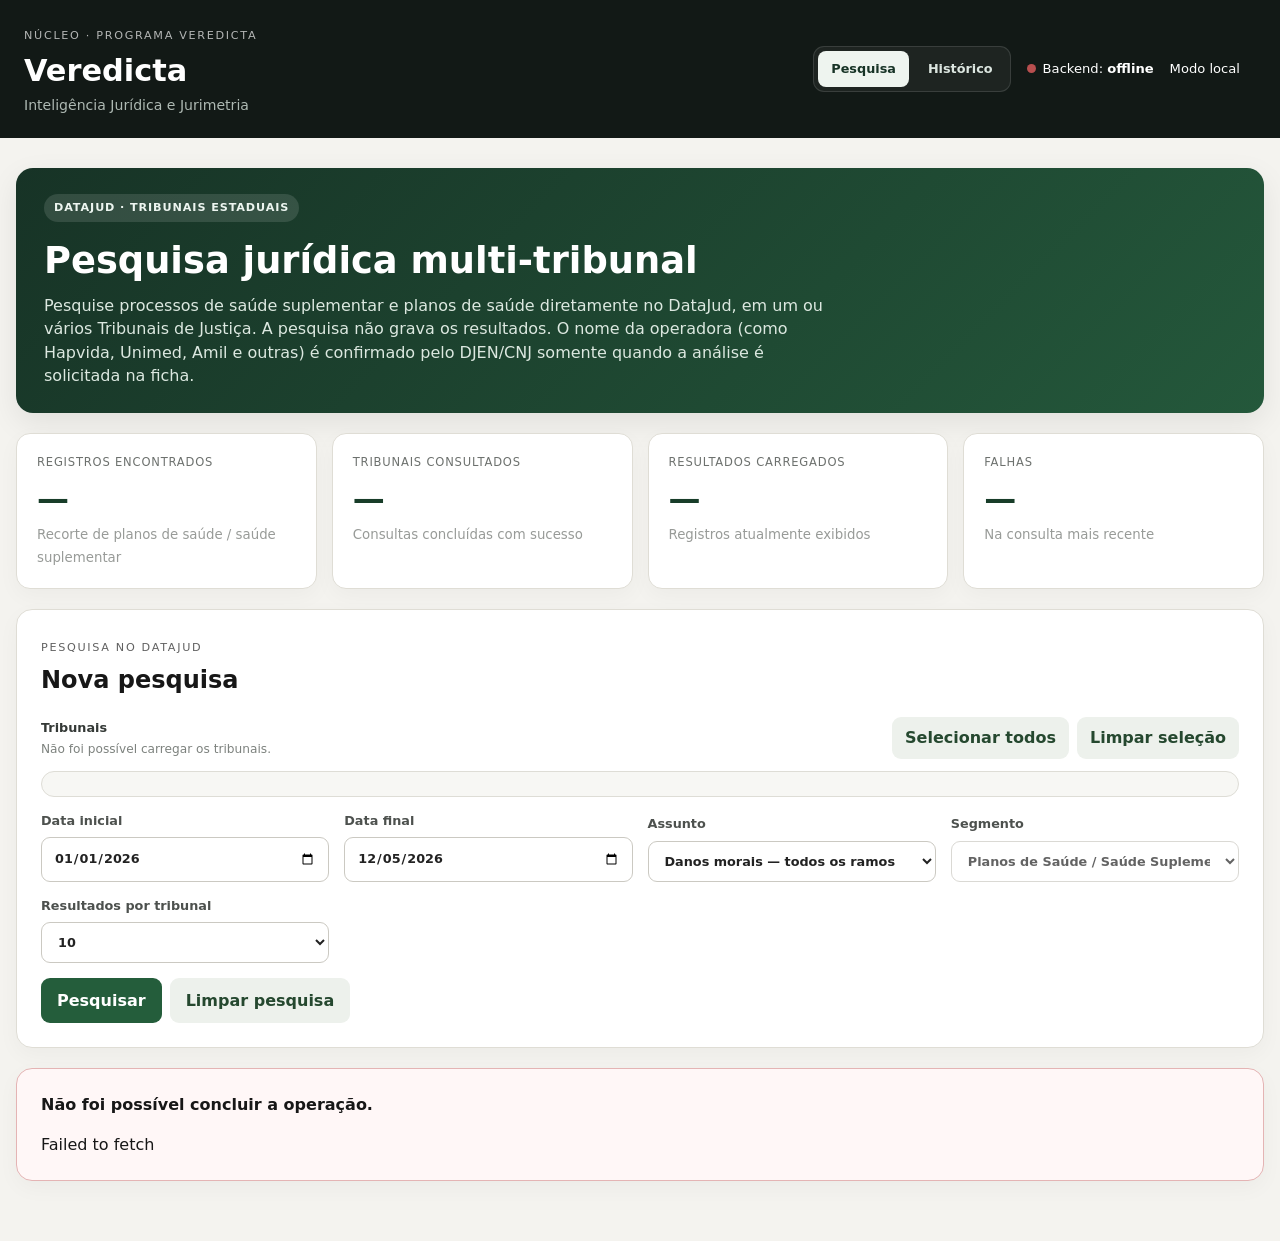
==== commit ad07307d: "Corrige configuração e unifica filtro de danos morais" ====
--- a/frontend/index.html
+++ b/frontend/index.html
@@ -155,16 +155,10 @@
         </label>
 
         <label>
-          Assunto indenizatório
+          Assunto
           <select id="subjectCode">
-            <option value="9992">
-              Indenização por Dano Moral — Direito Público (9992)
-            </option>
-            <option value="10433">
-              Indenização por Dano Moral — Direito Civil (10433)
-            </option>
-            <option value="7779" selected>
-              Indenização por Dano Moral — Direito do Consumidor (7779)
+            <option value="0" selected>
+              Danos morais — todos os ramos
             </option>
           </select>
         </label>
@@ -265,6 +259,7 @@
               <th>Grau</th>
               <th>Classe</th>
               <th>Órgão julgador</th>
+              <th>Empresa ré</th>
               <th>Assuntos</th>
               <th>Ação</th>
             </tr>
